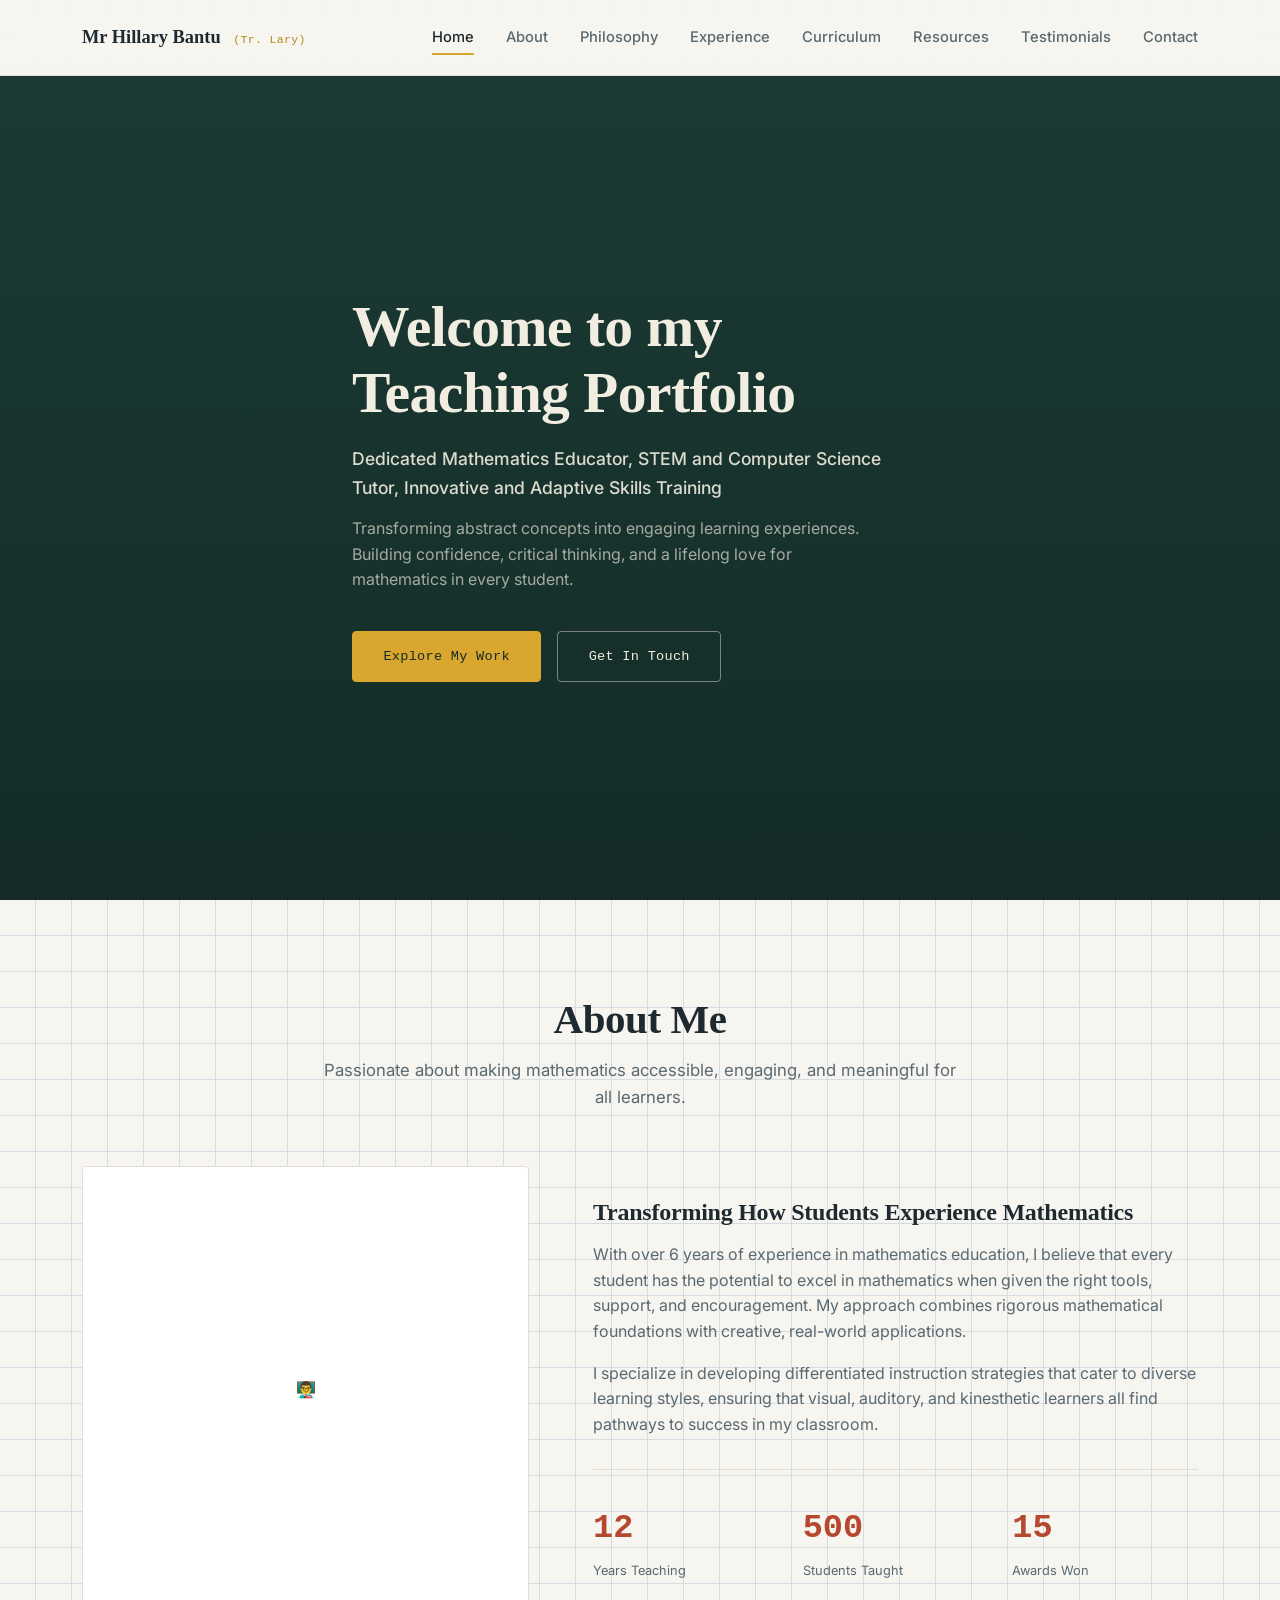
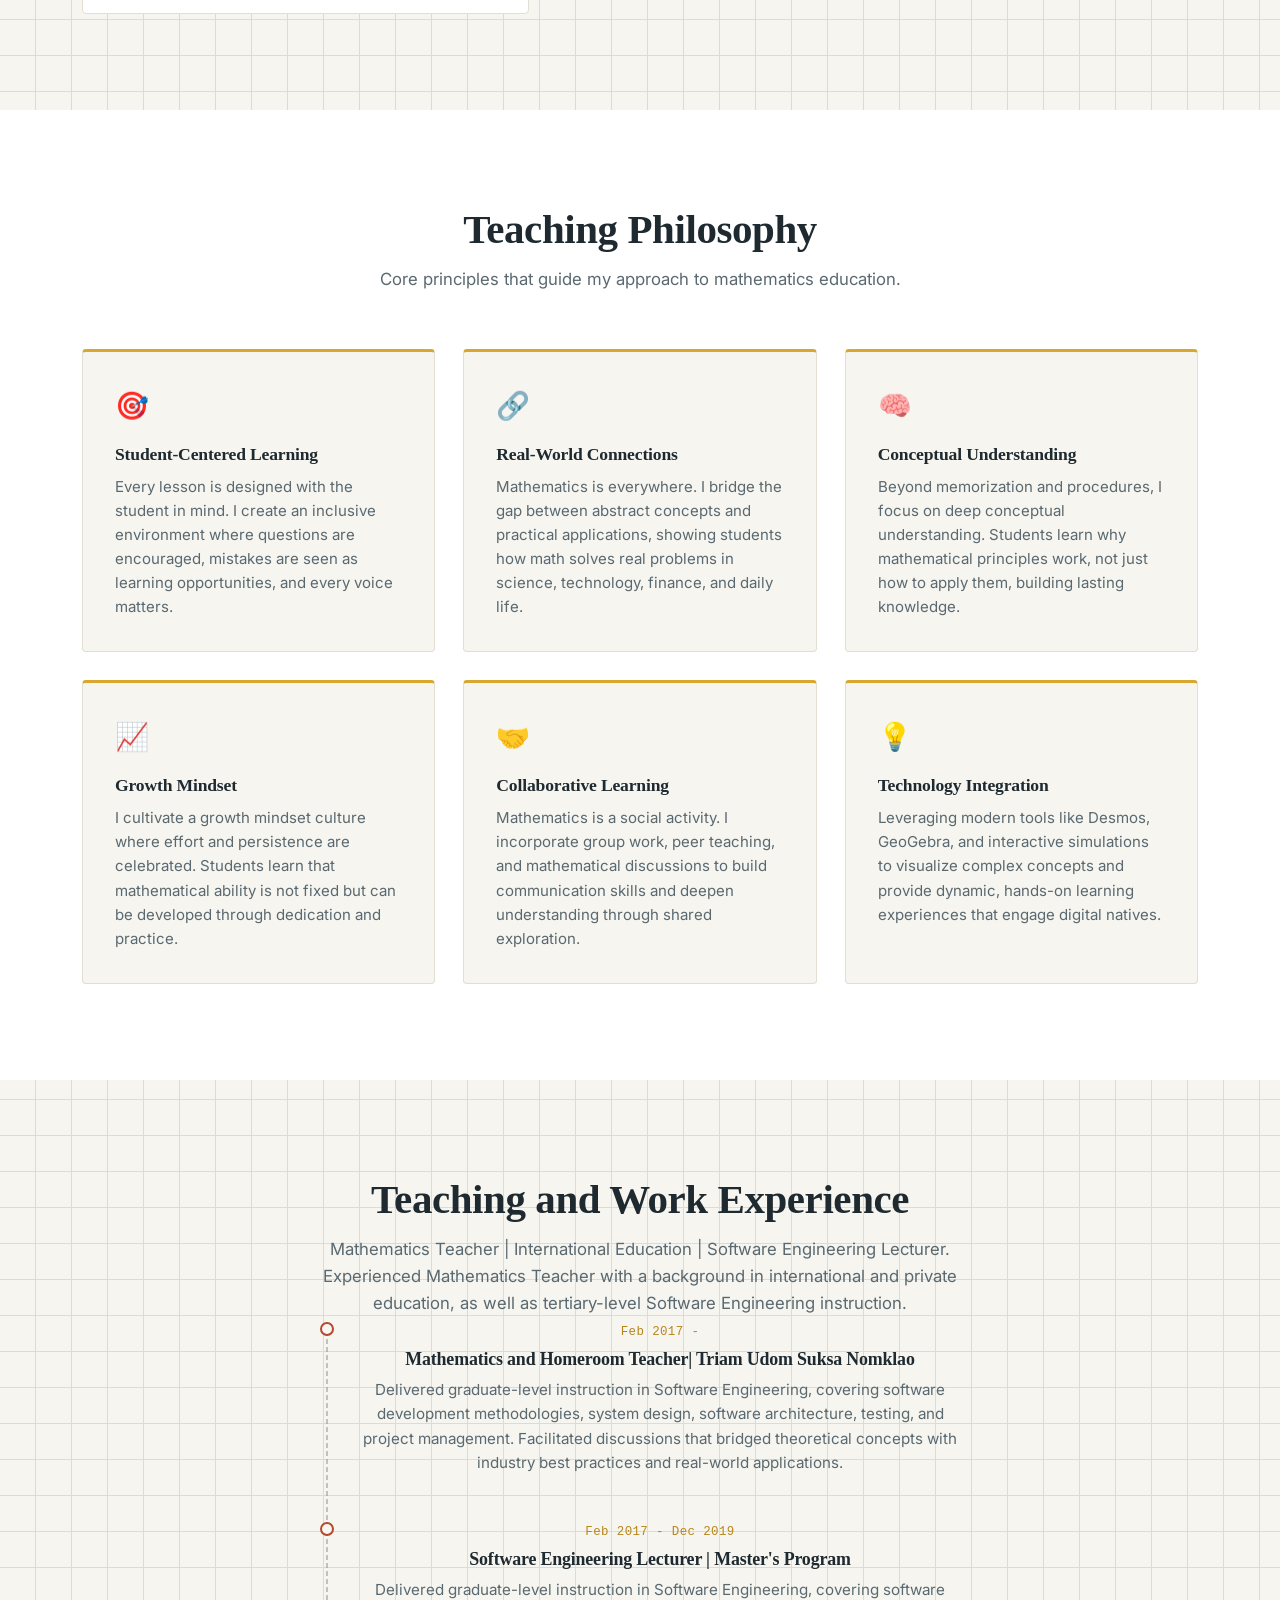
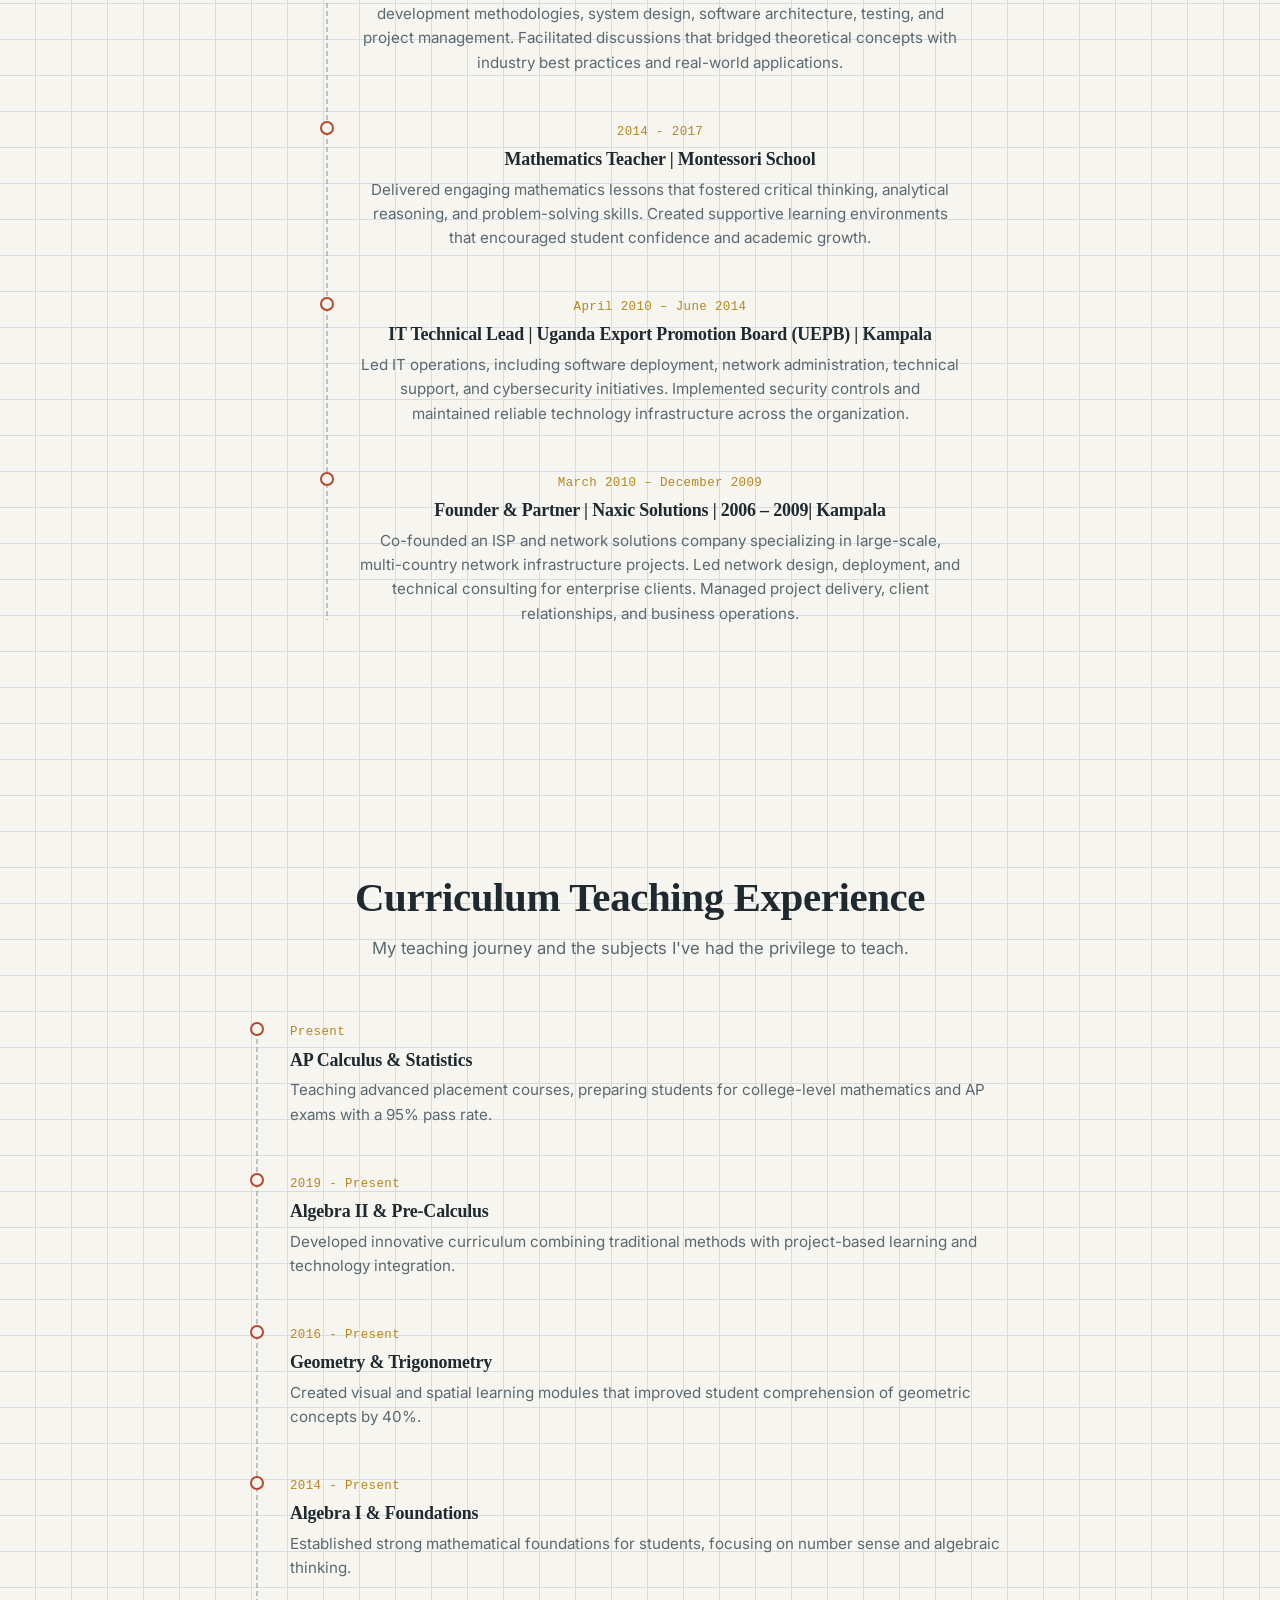
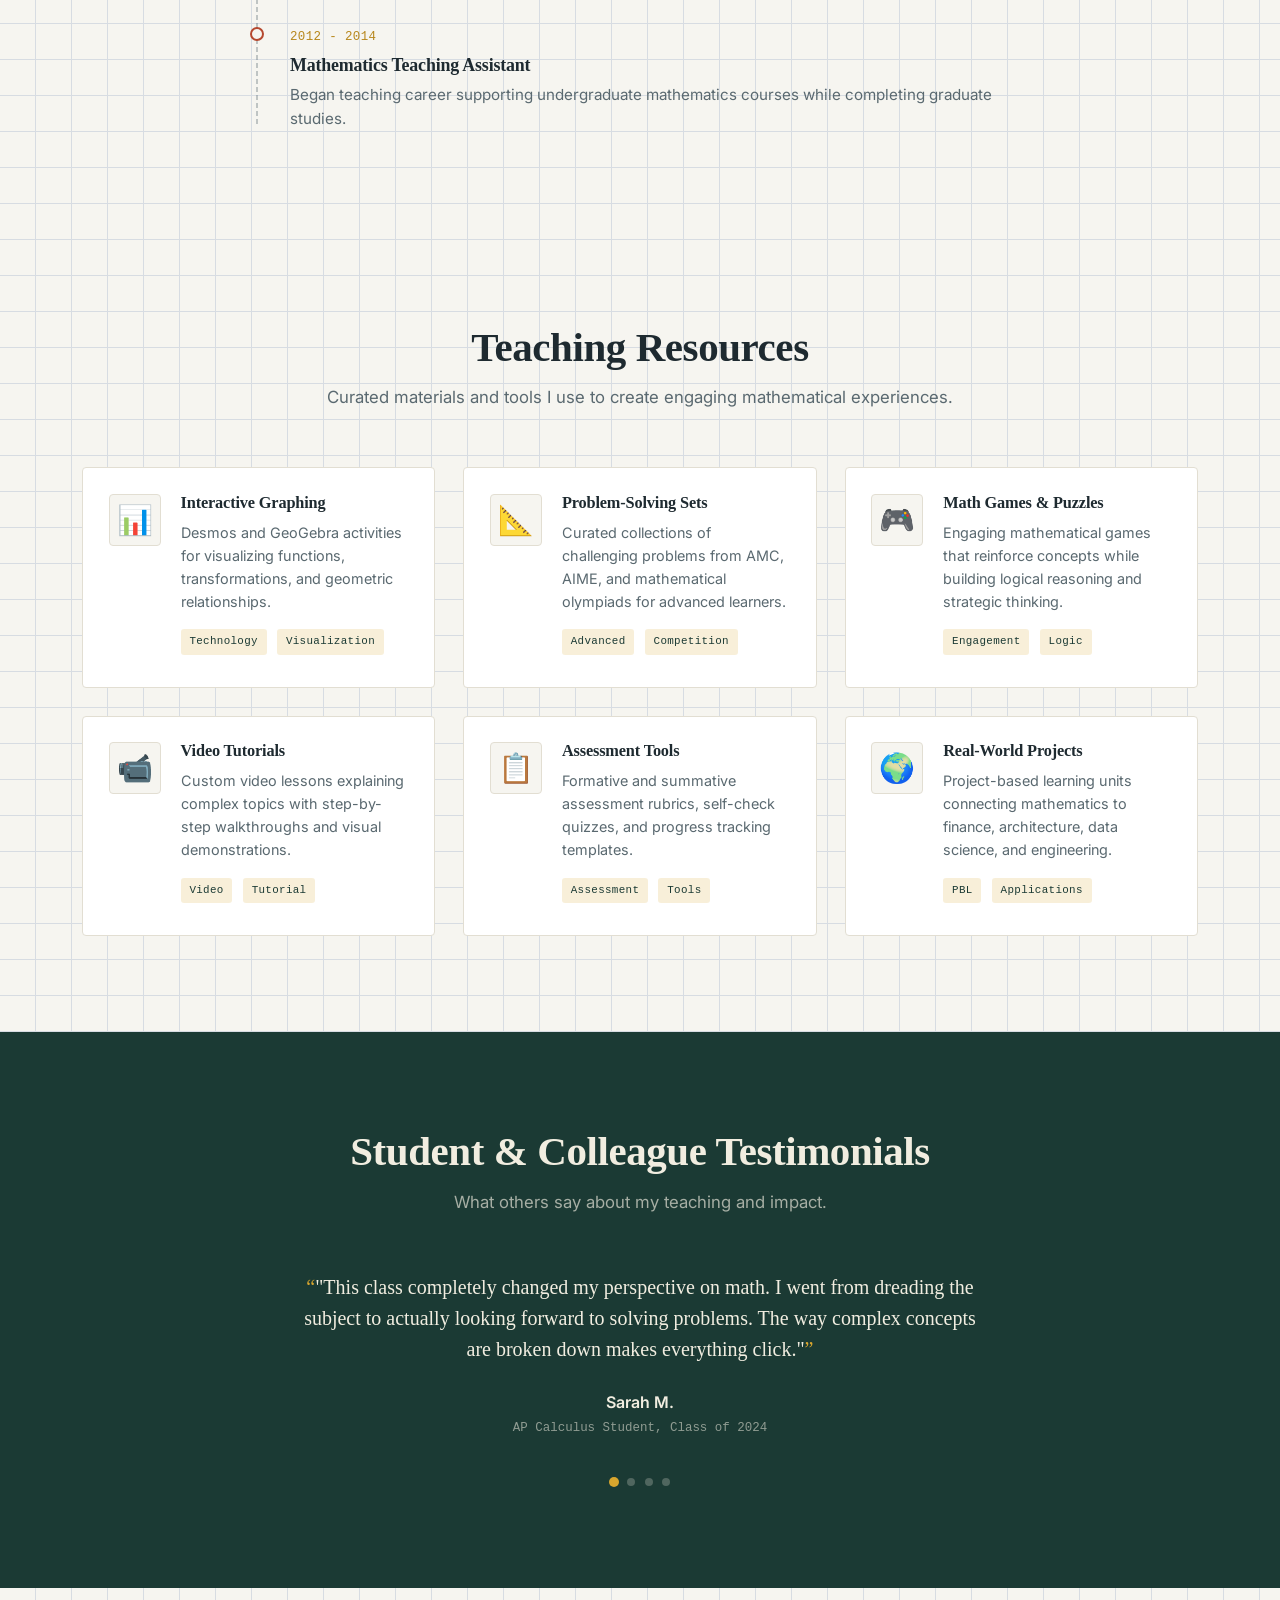
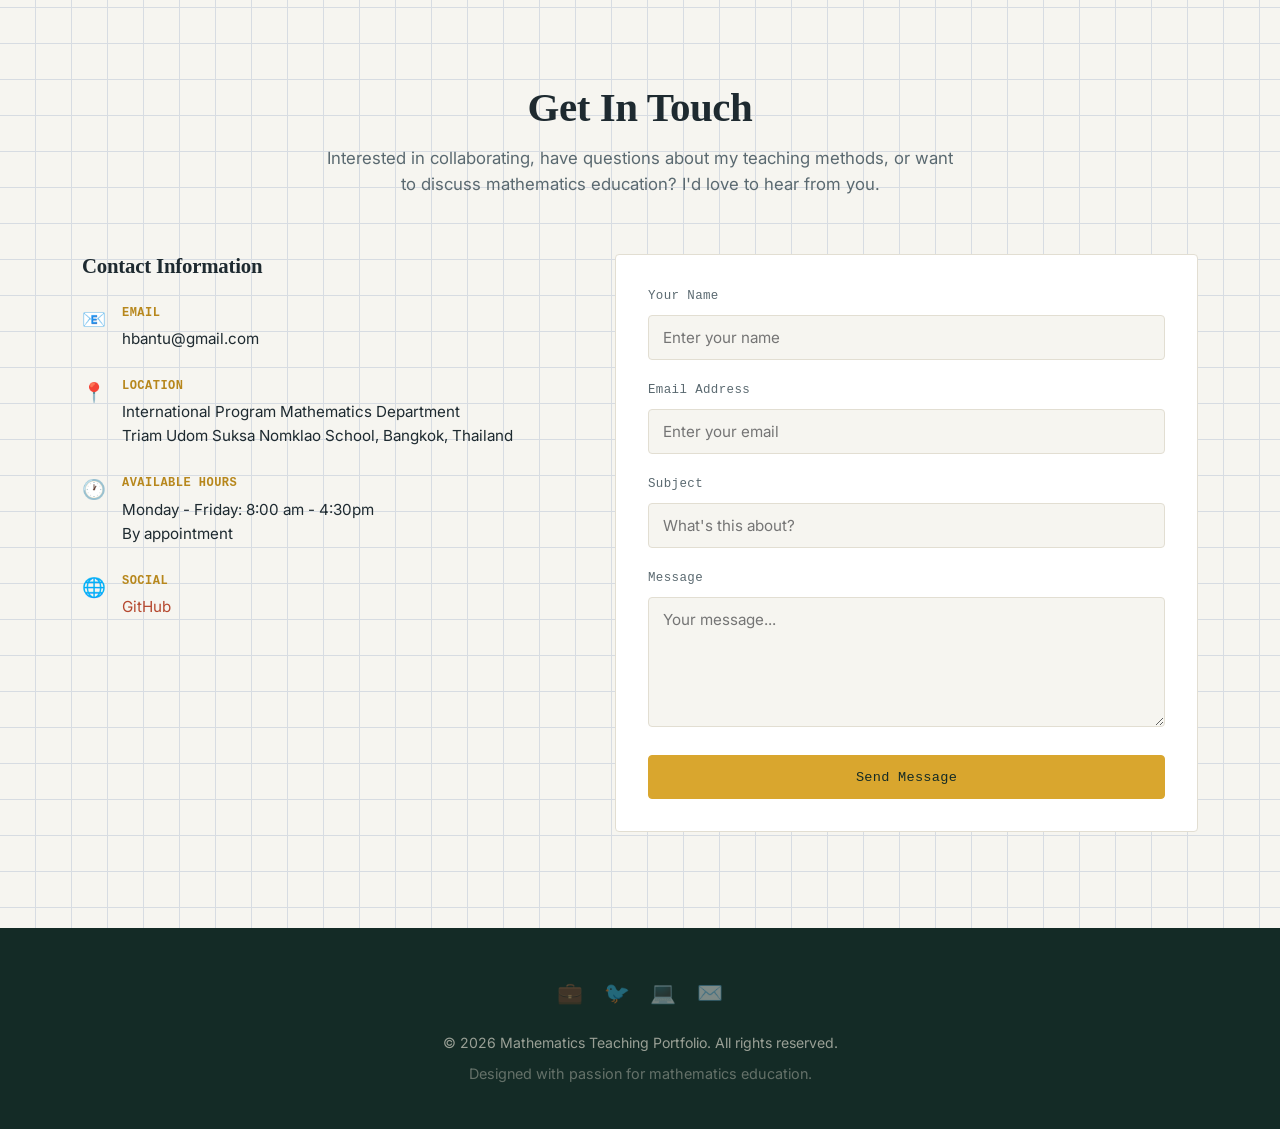
==== index.backup.html @ 043aad36 "Revamp design, accessibility, and scripts Large visual and behavior overhaul: replaced and refactore" ====
<!DOCTYPE html>
<html lang="en">
<head>
    <meta charset="UTF-8">
    <meta name="viewport" content="width=device-width, initial-scale=1.0">
    <title>Mr.Hillary Bantu Teaching Profile</title>
    <meta name="description" content="Professional mathematics teaching portfolio showcasing curriculum, resources, and educational philosophy.">

    <!-- CSS -->
    <link rel="stylesheet" href="css/style.css">

    <!-- Google Fonts -->
    <link rel="preconnect" href="https://fonts.googleapis.com">
    <link href="https://fonts.googleapis.com/css2?family=Playfair+Display:wght@700&family=Inter:wght@400;500;600;700&display=swap" rel="stylesheet">

    <!-- Favicon -->
    <link rel="icon" href="data:image/svg+xml,<svg xmlns='http://www.w3.org/2000/svg' viewBox='0 0 100 100'><text y='.9em' font-size='90'>📐</text></svg>">
</head>
<body>

    <!-- Navigation -->
    <nav class="navbar">
        <div class="nav-container">
            <a href="#" class="logo"> Mr Hillary Bantu <span> (Tr. Lary) </span></a>
            <ul class="nav-links">
                <li><a href="#home" class="active"> Home </a></li>
                <li><a href="#about">About</a></li>
                <li><a href="#philosophy">Philosophy</a></li>
				<li><a href="#experience">Experience</a></li>
                <li><a href="#curriculum">Curriculum</a></li>
                <li><a href="#resources">Resources</a></li>
                <li><a href="#testimonials">Testimonials</a></li>
                <li><a href="#contact">Contact</a></li>
            </ul>
            <button class="mobile-menu-btn" aria-label="Toggle menu">☰</button>
        </div>
    </nav>

    <!-- Hero Section -->
    <section id="home" class="hero">
        <div class="hero-content">
            <h1> Welcome to my Teaching Portfolio</h1>
            <p class="subtitle">Dedicated Mathematics Educator, STEM and Computer Science Tutor, Innovative and Adaptive Skills Training</p>
            <p class="tagline">Transforming abstract concepts into engaging learning experiences. Building confidence, critical thinking, and a lifelong love for mathematics in every student.</p>
            <div class="hero-buttons">
                <a href="#about" class="btn btn-primary">Explore My Work</a>
                <a href="#contact" class="btn btn-outline">Get In Touch</a>
            </div>
        </div>
    </section>

    <!-- About Section -->
    <section id="about" class="about">
        <div class="container">
            <div class="section-header fade-in">
                <h2>About Me</h2>
                <p>Passionate about making mathematics accessible, engaging, and meaningful for all learners.</p>
            </div>

            <div class="about-grid">
                <div class="about-image fade-in">
                    <div class="img-placeholder">👨‍🏫</div>
                </div>
                <div class="about-content fade-in">
                    <h3>Transforming How Students Experience Mathematics</h3>
                    <p>With over 6 years of experience in mathematics education, I believe that every student has the potential to excel in mathematics when given the right tools, support, and encouragement. My approach combines rigorous mathematical foundations with creative, real-world applications.</p>
                    <p>I specialize in developing differentiated instruction strategies that cater to diverse learning styles, ensuring that visual, auditory, and kinesthetic learners all find pathways to success in my classroom.</p>

                    <div class="stats">
                        <div class="stat-item">
                            <span class="stat-number" data-value="12">0</span>
                            <span class="stat-label">Years Teaching</span>
                        </div>
                        <div class="stat-item">
                            <span class="stat-number" data-value="500">0</span>
                            <span class="stat-label">Students Taught</span>
                        </div>
                        <div class="stat-item">
                            <span class="stat-number" data-value="15">0</span>
                            <span class="stat-label">Awards Won</span>
                        </div>
                    </div>
                </div>
            </div>
        </div>
    </section>

    <!-- Teaching Philosophy -->
    <section id="philosophy" class="philosophy">
        <div class="container">
            <div class="section-header fade-in">
                <h2>Teaching Philosophy</h2>
                <p>Core principles that guide my approach to mathematics education.</p>
            </div>

            <div class="philosophy-cards">
                <div class="card fade-in">
                    <div class="card-icon">🎯</div>
                    <h3>Student-Centered Learning</h3>
                    <p>Every lesson is designed with the student in mind. I create an inclusive environment where questions are encouraged, mistakes are seen as learning opportunities, and every voice matters.</p>
                </div>

                <div class="card fade-in">
                    <div class="card-icon">🔗</div>
                    <h3>Real-World Connections</h3>
                    <p>Mathematics is everywhere. I bridge the gap between abstract concepts and practical applications, showing students how math solves real problems in science, technology, finance, and daily life.</p>
                </div>

                <div class="card fade-in">
                    <div class="card-icon">🧠</div>
                    <h3>Conceptual Understanding</h3>
                    <p>Beyond memorization and procedures, I focus on deep conceptual understanding. Students learn why mathematical principles work, not just how to apply them, building lasting knowledge.</p>
                </div>

                <div class="card fade-in">
                    <div class="card-icon">📈</div>
                    <h3>Growth Mindset</h3>
                    <p>I cultivate a growth mindset culture where effort and persistence are celebrated. Students learn that mathematical ability is not fixed but can be developed through dedication and practice.</p>
                </div>

                <div class="card fade-in">
                    <div class="card-icon">🤝</div>
                    <h3>Collaborative Learning</h3>
                    <p>Mathematics is a social activity. I incorporate group work, peer teaching, and mathematical discussions to build communication skills and deepen understanding through shared exploration.</p>
                </div>

                <div class="card fade-in">
                    <div class="card-icon">💡</div>
                    <h3>Technology Integration</h3>
                    <p>Leveraging modern tools like Desmos, GeoGebra, and interactive simulations to visualize complex concepts and provide dynamic, hands-on learning experiences that engage digital natives.</p>
                </div>
            </div>
        </div>
    </section>
	
<!-- Experience Section -->
    <section id="experience" class="curriculum">
        <div class="container">
            <div class="section-header fade-in">
                <h2>Teaching and Work Experience</h2>
                <p>Mathematics Teacher | International Education | Software Engineering Lecturer.</p>
				<p>Experienced Mathematics Teacher with a background in international and private education, as well as tertiary-level Software Engineering instruction.</p>
            <div class="timeline">
			<div class="timeline-item fade-in">
                    <div class="timeline-dot"></div>
                    <div class="timeline-content">
                        <span class="year">Feb 2017 - </span>
                        <h3>Mathematics and Homeroom Teacher| Triam Udom Suksa Nomklao</h3>
                        <p>Delivered graduate-level instruction in Software Engineering, covering software development methodologies, system design, software architecture, testing, and project management. Facilitated discussions that bridged theoretical concepts with industry best practices and real-world applications.</p>
                    </div>
                </div>
				
                <div class="timeline-item fade-in">
                    <div class="timeline-dot"></div>
                    <div class="timeline-content">
                        <span class="year">Feb 2017 - Dec 2019</span>
                        <h3>Software Engineering Lecturer | Master's Program </h3>
                        <p>Delivered graduate-level instruction in Software Engineering, covering software development methodologies, system design, software architecture, testing, and project management. Facilitated discussions that bridged theoretical concepts with industry best practices and real-world applications.</p>
                    </div>
                </div>

                <div class="timeline-item fade-in">
                    <div class="timeline-dot"></div>
                    <div class="timeline-content">
                        <span class="year">2014 - 2017</span>
                        <h3>Mathematics Teacher | Montessori School </h3>
                        <p>Delivered engaging mathematics lessons that fostered critical thinking, analytical reasoning, and problem-solving skills. Created supportive learning environments that encouraged student confidence and academic growth.</p>
                    </div>
                </div>

                <div class="timeline-item fade-in">
                    <div class="timeline-dot"></div>
                    <div class="timeline-content">
                        <span class="year">April 2010 – June 2014</span>
                        <h3>IT Technical Lead | Uganda Export Promotion Board (UEPB) | Kampala</h3>
                        <p>Led IT operations, including software deployment, network administration, technical support, and cybersecurity initiatives. Implemented security controls and maintained reliable technology infrastructure across the organization.</p>
                    </div>
                </div>
				<div class="timeline-item fade-in">
                    <div class="timeline-dot"></div>
                    <div class="timeline-content">
                        <span class="year">March 2010 – December 2009</span>
                        <h3>Founder & Partner | Naxic Solutions | 2006 – 2009| Kampala</h3>
                        <p>Co-founded an ISP and network solutions company specializing in large-scale, multi-country network infrastructure projects. Led network design, deployment, and technical consulting for enterprise clients. Managed project delivery, client relationships, and business operations.</p>
                    </div>
                </div>

            </div>
        </div>
    </section>
	
    <!-- Curriculum Section -->
    <section id="curriculum" class="curriculum">
        <div class="container">
            <div class="section-header fade-in">
                <h2>Curriculum Teaching Experience</h2>
                <p>My teaching journey and the subjects I've had the privilege to teach.</p>
            </div>

            <div class="timeline">
                <div class="timeline-item fade-in">
                    <div class="timeline-dot"></div>
                    <div class="timeline-content">
                        <span class="year">Present</span>
                        <h3>AP Calculus & Statistics</h3>
                        <p>Teaching advanced placement courses, preparing students for college-level mathematics and AP exams with a 95% pass rate.</p>
                    </div>
                </div>

                <div class="timeline-item fade-in">
                    <div class="timeline-dot"></div>
                    <div class="timeline-content">
                        <span class="year">2019 - Present</span>
                        <h3>Algebra II & Pre-Calculus</h3>
                        <p>Developed innovative curriculum combining traditional methods with project-based learning and technology integration.</p>
                    </div>
                </div>

                <div class="timeline-item fade-in">
                    <div class="timeline-dot"></div>
                    <div class="timeline-content">
                        <span class="year">2016 - Present</span>
                        <h3>Geometry & Trigonometry</h3>
                        <p>Created visual and spatial learning modules that improved student comprehension of geometric concepts by 40%.</p>
                    </div>
                </div>

                <div class="timeline-item fade-in">
                    <div class="timeline-dot"></div>
                    <div class="timeline-content">
                        <span class="year">2014 - Present</span>
                        <h3>Algebra I & Foundations</h3>
                        <p>Established strong mathematical foundations for students, focusing on number sense and algebraic thinking.</p>
                    </div>
                </div>

                <div class="timeline-item fade-in">
                    <div class="timeline-dot"></div>
                    <div class="timeline-content">
                        <span class="year">2012 - 2014</span>
                        <h3>Mathematics Teaching Assistant</h3>
                        <p>Began teaching career supporting undergraduate mathematics courses while completing graduate studies.</p>
                    </div>
                </div>
            </div>
        </div>
    </section>

    <!-- Resources Section -->
    <section id="resources" class="resources">
        <div class="container">
            <div class="section-header fade-in">
                <h2>Teaching Resources</h2>
                <p>Curated materials and tools I use to create engaging mathematical experiences.</p>
            </div>

            <div class="resources-grid">
                <div class="resource-card fade-in">
                    <div class="resource-img">📊</div>
                    <div class="resource-info">
                        <h3>Interactive Graphing</h3>
                        <p>Desmos and GeoGebra activities for visualizing functions, transformations, and geometric relationships.</p>
                        <span class="resource-tag">Technology</span>
                        <span class="resource-tag">Visualization</span>
                    </div>
                </div>

                <div class="resource-card fade-in">
                    <div class="resource-img">📐</div>
                    <div class="resource-info">
                        <h3>Problem-Solving Sets</h3>
                        <p>Curated collections of challenging problems from AMC, AIME, and mathematical olympiads for advanced learners.</p>
                        <span class="resource-tag">Advanced</span>
                        <span class="resource-tag">Competition</span>
                    </div>
                </div>

                <div class="resource-card fade-in">
                    <div class="resource-img">🎮</div>
                    <div class="resource-info">
                        <h3>Math Games & Puzzles</h3>
                        <p>Engaging mathematical games that reinforce concepts while building logical reasoning and strategic thinking.</p>
                        <span class="resource-tag">Engagement</span>
                        <span class="resource-tag">Logic</span>
                    </div>
                </div>

                <div class="resource-card fade-in">
                    <div class="resource-img">📹</div>
                    <div class="resource-info">
                        <h3>Video Tutorials</h3>
                        <p>Custom video lessons explaining complex topics with step-by-step walkthroughs and visual demonstrations.</p>
                        <span class="resource-tag">Video</span>
                        <span class="resource-tag">Tutorial</span>
                    </div>
                </div>

                <div class="resource-card fade-in">
                    <div class="resource-img">📋</div>
                    <div class="resource-info">
                        <h3>Assessment Tools</h3>
                        <p>Formative and summative assessment rubrics, self-check quizzes, and progress tracking templates.</p>
                        <span class="resource-tag">Assessment</span>
                        <span class="resource-tag">Tools</span>
                    </div>
                </div>

                <div class="resource-card fade-in">
                    <div class="resource-img">🌍</div>
                    <div class="resource-info">
                        <h3>Real-World Projects</h3>
                        <p>Project-based learning units connecting mathematics to finance, architecture, data science, and engineering.</p>
                        <span class="resource-tag">PBL</span>
                        <span class="resource-tag">Applications</span>
                    </div>
                </div>
            </div>
        </div>
    </section>

    <!-- Testimonials Section -->
    <section id="testimonials" class="testimonials">
        <div class="container">
            <div class="section-header fade-in">
                <h2>Student & Colleague Testimonials</h2>
                <p>What others say about my teaching and impact.</p>
            </div>

            <div class="testimonials-slider">
                <div class="testimonial active">
                    <p class="testimonial-text">"This class completely changed my perspective on math. I went from dreading the subject to actually looking forward to solving problems. The way complex concepts are broken down makes everything click."</p>
                    <div class="testimonial-author">Sarah M.</div>
                    <div class="testimonial-role">AP Calculus Student, Class of 2024</div>
                </div>

                <div class="testimonial">
                    <p class="testimonial-text">"An exceptional educator who truly understands how to reach every student. The differentiated instruction strategies implemented have significantly improved our department's overall performance metrics."</p>
                    <div class="testimonial-author">Dr. James Wilson</div>
                    <div class="testimonial-role">Department Chair, Mathematics</div>
                </div>

                <div class="testimonial">
                    <p class="testimonial-text">"I never thought I could understand calculus, but the visual explanations and patient guidance made it possible. I scored a 5 on my AP exam and I'm now majoring in engineering!"</p>
                    <div class="testimonial-author">Michael T.</div>
                    <div class="testimonial-role">Former Student, Currently at MIT</div>
                </div>

                <div class="testimonial">
                    <p class="testimonial-text">"The collaborative learning environment created in this classroom is remarkable. Students support each other and mathematical discussions happen naturally. A model for modern math education."</p>
                    <div class="testimonial-author">Lisa Chen</div>
                    <div class="testimonial-role">Peer Teacher, Mathematics Department</div>
                </div>

                <div class="slider-dots">
                    <button class="dot active" aria-label="Testimonial 1"></button>
                    <button class="dot" aria-label="Testimonial 2"></button>
                    <button class="dot" aria-label="Testimonial 3"></button>
                    <button class="dot" aria-label="Testimonial 4"></button>
                </div>
            </div>
        </div>
    </section>

    <!-- Contact Section -->
    <section id="contact" class="contact">
        <div class="container">
            <div class="section-header fade-in">
                <h2>Get In Touch</h2>
                <p>Interested in collaborating, have questions about my teaching methods, or want to discuss mathematics education? I'd love to hear from you.</p>
            </div>

            <div class="contact-grid">
                <div class="contact-info fade-in">
                    <h3>Contact Information</h3>

                    <div class="contact-item">
                        <i>📧</i>
                        <div>
                            <strong>Email</strong>
                            <p>hbantu@gmail.com</p>
                        </div>
                    </div>

                    <div class="contact-item">
                        <i>📍</i>
                        <div>
                            <strong>Location</strong>
                            <p>International Program Mathematics Department<br>Triam Udom Suksa Nomklao School, Bangkok, Thailand</p>
                        </div>
                    </div>

                    <div class="contact-item">
                        <i>🕐</i>
                        <div>
                            <strong>Available Hours</strong>
                            <p>Monday - Friday: 8:00 am - 4:30pm<br>By appointment</p>
                        </div>
                    </div>

                    <div class="contact-item">
                        <i>🌐</i>
                        <div>
                            <strong>Social</strong>
                            <p> <a href=https://github.com/larybantu>GitHub</a> </p>
                        </div>
                    </div>
                </div>

                <form class="contact-form fade-in" action="send-email.php" method="POST">
                    <div class="form-group">
                        <label for="name">Your Name</label>
                        <input type="text" id="name" name="name" placeholder="Enter your name" required>
                    </div>

                    <div class="form-group">
                        <label for="email">Email Address</label>
                        <input type="email" id="email" name="email" placeholder="Enter your email" required>
                    </div>

                    <div class="form-group">
                        <label for="subject">Subject</label>
                        <input type="text" id="subject" name="subject" placeholder="What's this about?">
                    </div>

                    <div class="form-group">
                        <label for="message">Message</label>
                        <textarea id="message" name="message" placeholder="Your message..." required></textarea>
                    </div>

                    <button type="submit" class="btn btn-primary">Send Message</button>
                </form>
            </div>
        </div>
    </section>

    <!-- Footer -->
    <footer>
        <div class="container">
            <div class="social-links">
                <a href="#" aria-label="LinkedIn">💼</a>
                <a href="#" aria-label="Instagram">🐦</a>
                <a href="#" aria-label="GitHub">💻</a>
                <a href="#" aria-label="Email">✉️</a>
            </div>
            <p>&copy; <span class="current-year">2024</span> Mathematics Teaching Portfolio. All rights reserved.</p>
            <p style="margin-top: 0.5rem; font-size: 0.9rem; opacity: 0.6;">Designed with passion for mathematics education.</p>
        </div>
    </footer>

    <!-- Back to Top Button -->
    <button class="back-to-top" aria-label="Back to top">↑</button>

    <!-- JavaScript -->
    <script src="js/main.js"></script>
</body>
</html>
---- css/style.css ----
/* ==========================================================================
   Design tokens
   ========================================================================== */
:root {
  /* Color */
  --paper: #f6f5f0;
  --paper-line: #d7dce2;
  --ink: #1e2a30;
  --ink-soft: #5a6970;
  --chalkboard: #1b3a34;
  --chalkboard-dark: #142b26;
  --chalk: #f1ede0;
  --gold: #d9a62e;
  --gold-dark: #b7871c;
  --brick: #b5482f;
  --card-bg: #ffffff;
  --border: #e2ded2;

  /* Type */
  --font-display: "Literata", "Georgia", serif;
  --font-body: "Inter", -apple-system, BlinkMacSystemFont, sans-serif;
  --font-mono: "IBM Plex Mono", "SFMono-Regular", Menlo, monospace;

  /* Layout */
  --max-width: 1180px;
  --radius: 4px;
  --nav-height: 76px;

  /* Motion */
  --ease: cubic-bezier(0.4, 0, 0.2, 1);
}

/* ==========================================================================
   Reset & base
   ========================================================================== */
* { box-sizing: border-box; margin: 0; padding: 0; }

html { scroll-behavior: smooth; scroll-padding-top: var(--nav-height); }

body {
  font-family: var(--font-body);
  color: var(--ink);
  background-color: var(--paper);
  background-image:
    linear-gradient(var(--paper-line) 1px, transparent 1px),
    linear-gradient(90deg, var(--paper-line) 1px, transparent 1px);
  background-size: 36px 36px;
  background-position: -1px -1px;
  line-height: 1.6;
  -webkit-font-smoothing: antialiased;
}

img { max-width: 100%; display: block; }

a { color: inherit; text-decoration: none; }

ul { list-style: none; }

h1, h2, h3 {
  font-family: var(--font-display);
  font-weight: 600;
  color: var(--ink);
  line-height: 1.15;
  letter-spacing: -0.01em;
}

h2 { font-size: clamp(1.9rem, 3.2vw, 2.6rem); }
h3 { font-size: 1.2rem; font-weight: 600; }

p { color: var(--ink-soft); }

.container {
  max-width: var(--max-width);
  margin: 0 auto;
  padding: 0 2rem;
}

.eyebrow {
  font-family: var(--font-mono);
  font-size: 0.78rem;
  letter-spacing: 0.08em;
  text-transform: uppercase;
  color: var(--gold-dark);
  margin-bottom: 0.9rem;
  display: inline-block;
}

.section-header {
  max-width: 640px;
  margin: 0 auto 3.5rem;
  text-align: center;
}

.section-header h2 { margin-bottom: 0.85rem; }
.section-header .eyebrow { display: block; }
.section-header > p:not(.eyebrow) { font-size: 1.05rem; }

section { padding: 6rem 0; position: relative; }

/* Reveal-on-scroll utility */
.fade-in {
  opacity: 0;
  transform: translateY(18px);
  transition: opacity 0.7s var(--ease), transform 0.7s var(--ease);
}
.fade-in.visible { opacity: 1; transform: translateY(0); }

@media (prefers-reduced-motion: reduce) {
  html { scroll-behavior: auto; }
  .fade-in { opacity: 1; transform: none; transition: none; }
  * { animation-duration: 0.001ms !important; animation-iteration-count: 1 !important; transition-duration: 0.001ms !important; }
}

/* ==========================================================================
   Buttons
   ========================================================================== */
.btn {
  display: inline-flex;
  align-items: center;
  justify-content: center;
  padding: 0.85rem 1.9rem;
  font-family: var(--font-mono);
  font-size: 0.85rem;
  font-weight: 500;
  letter-spacing: 0.02em;
  border-radius: var(--radius);
  border: 1.5px solid transparent;
  cursor: pointer;
  transition: transform 0.25s var(--ease), background-color 0.25s var(--ease), border-color 0.25s var(--ease), color 0.25s var(--ease);
}
.btn:hover { transform: translateY(-2px); }
.btn:focus-visible { outline: 2px solid var(--gold); outline-offset: 3px; }

.btn-primary {
  background-color: var(--gold);
  color: var(--chalkboard-dark);
  border-color: var(--gold);
}
.btn-primary:hover { background-color: #e8b94a; }

.btn-outline {
  background-color: transparent;
  color: var(--chalk);
  border-color: rgba(241, 237, 224, 0.45);
}
.btn-outline:hover { border-color: var(--chalk); background-color: rgba(241, 237, 224, 0.08); }

/* ==========================================================================
   Navigation
   ========================================================================== */
.navbar {
  position: sticky;
  top: 0;
  z-index: 100;
  height: var(--nav-height);
  display: flex;
  align-items: center;
  background-color: rgba(246, 245, 240, 0.85);
  backdrop-filter: blur(10px);
  border-bottom: 1px solid var(--border);
}

.nav-container {
  width: 100%;
  max-width: var(--max-width);
  margin: 0 auto;
  padding: 0 2rem;
  display: flex;
  align-items: center;
  justify-content: space-between;
}

.logo {
  font-family: var(--font-display);
  font-size: 1.15rem;
  font-weight: 600;
  color: var(--ink);
}
.logo span {
  font-family: var(--font-mono);
  font-size: 0.72rem;
  font-weight: 400;
  color: var(--gold-dark);
  margin-left: 0.5rem;
  letter-spacing: 0.03em;
}

.nav-links {
  display: flex;
  gap: 2rem;
}

.nav-links a {
  position: relative;
  font-size: 0.92rem;
  font-weight: 500;
  color: var(--ink-soft);
  padding: 0.4rem 0;
  transition: color 0.2s var(--ease);
}
.nav-links a::after {
  content: "";
  position: absolute;
  left: 0;
  bottom: -2px;
  width: 100%;
  height: 2px;
  background-color: var(--gold);
  transform: scaleX(0);
  transform-origin: left;
  transition: transform 0.25s var(--ease);
}
.nav-links a:hover { color: var(--ink); }
.nav-links a:hover::after,
.nav-links a.active::after { transform: scaleX(1); }
.nav-links a.active { color: var(--ink); }

.mobile-menu-btn {
  display: none;
  background: none;
  border: none;
  font-size: 1.4rem;
  cursor: pointer;
  color: var(--ink);
}

/* ==========================================================================
   Hero
   ========================================================================== */
.hero {
  min-height: calc(100vh - var(--nav-height));
  display: flex;
  align-items: center;
  position: relative;
  overflow: hidden;
  background-color: var(--chalkboard);
  background-image: linear-gradient(180deg, var(--chalkboard) 0%, var(--chalkboard-dark) 100%);
  padding: 4rem 0;
}

.hero-grid-overlay {
  position: absolute;
  inset: 0;
  background-image:
    linear-gradient(rgba(241, 237, 224, 0.05) 1px, transparent 1px),
    linear-gradient(90deg, rgba(241, 237, 224, 0.05) 1px, transparent 1px);
  background-size: 44px 44px;
  pointer-events: none;
}

.hero-plot {
  position: absolute;
  right: -4%;
  top: 50%;
  transform: translateY(-50%);
  width: min(62vw, 780px);
  max-width: 900px;
  opacity: 0.9;
}

.hero-plot .axis-line {
  stroke: rgba(241, 237, 224, 0.28);
  stroke-width: 1.5;
}
.hero-plot .tick-marks line {
  stroke: rgba(241, 237, 224, 0.28);
  stroke-width: 1.5;
}
.hero-plot .plot-curve {
  fill: none;
  stroke: var(--gold);
  stroke-width: 3.5;
  stroke-linecap: round;
  stroke-dasharray: 1000;
  stroke-dashoffset: 1000;
  animation: draw-curve 2.6s var(--ease) 0.4s forwards;
}
.hero-plot .plot-point {
  fill: var(--brick);
  opacity: 0;
  animation: pop-point 0.5s var(--ease) forwards;
}
.hero-plot .plot-point:nth-of-type(1) { animation-delay: 1.6s; }
.hero-plot .plot-point:nth-of-type(2) { animation-delay: 2.4s; }
.hero-plot .plot-label {
  font-family: var(--font-mono);
  font-size: 15px;
  fill: rgba(241, 237, 224, 0.55);
  opacity: 0;
  animation: pop-point 0.6s var(--ease) 2.7s forwards;
}

@keyframes draw-curve {
  to { stroke-dashoffset: 0; }
}
@keyframes pop-point {
  from { opacity: 0; transform: scale(0.4); }
  to { opacity: 1; transform: scale(1); }
}

.hero-content {
  position: relative;
  z-index: 2;
  max-width: 640px;
  padding: 0 2rem;
  margin: 0 auto;
  text-align: left;
}
.hero-content .eyebrow { color: var(--gold); }

.hero-content h1 {
  color: var(--chalk);
  font-size: clamp(2.3rem, 5vw, 3.6rem);
  margin-bottom: 1.2rem;
}

.hero-content .subtitle {
  color: rgba(241, 237, 224, 0.9);
  font-size: 1.1rem;
  font-weight: 500;
  margin-bottom: 0.9rem;
}

.hero-content .tagline {
  color: rgba(241, 237, 224, 0.65);
  font-size: 1rem;
  max-width: 520px;
  margin-bottom: 2.4rem;
}

.hero-buttons { display: flex; gap: 1rem; flex-wrap: wrap; }

/* ==========================================================================
   About
   ========================================================================== */
.about-grid {
  display: grid;
  grid-template-columns: 0.85fr 1.15fr;
  gap: 4rem;
  align-items: center;
}

.img-placeholder {
  aspect-ratio: 1;
  background-color: var(--card-bg);
  border: 1px solid var(--border);
  border-radius: var(--radius);
  display: flex;
  align-items: center;
  justify-content: center;
}

.compass-icon { width: 55%; }
.compass-circle { fill: none; stroke: var(--ink); stroke-width: 1.5; stroke-dasharray: 6 5; }
.compass-pivot, .compass-tip { fill: var(--brick); }
.compass-leg { stroke: var(--ink); stroke-width: 3; stroke-linecap: round; }
.compass-leg-b { stroke: var(--gold-dark); }

.about-content h3 { margin-bottom: 1rem; font-size: 1.5rem; }
.about-content p { margin-bottom: 1rem; }

.stats {
  display: grid;
  grid-template-columns: repeat(3, 1fr);
  gap: 1.5rem;
  margin-top: 2rem;
  padding-top: 2rem;
  border-top: 1px solid var(--border);
}

.stat-number {
  display: block;
  font-family: var(--font-mono);
  font-size: 2.1rem;
  font-weight: 600;
  color: var(--brick);
}
.stat-label {
  display: block;
  font-size: 0.8rem;
  color: var(--ink-soft);
  margin-top: 0.3rem;
}

/* ==========================================================================
   Philosophy cards
   ========================================================================== */
.philosophy { background-color: var(--card-bg); }

.philosophy-cards {
  display: grid;
  grid-template-columns: repeat(auto-fit, minmax(280px, 1fr));
  gap: 1.75rem;
}

.card {
  border: 1px solid var(--border);
  border-top: 3px solid var(--gold);
  border-radius: var(--radius);
  padding: 2rem;
  background-color: var(--paper);
  transition: transform 0.3s var(--ease), box-shadow 0.3s var(--ease);
}
.card:hover {
  transform: translateY(-4px);
  box-shadow: 0 14px 30px -18px rgba(30, 42, 48, 0.35);
}
.card-icon { font-size: 1.7rem; margin-bottom: 1rem; }
.card h3 { margin-bottom: 0.7rem; font-size: 1.1rem; }
.card p { font-size: 0.94rem; }

/* ==========================================================================
   Timeline (Experience & Curriculum)
   ========================================================================== */
.curriculum-alt { background-color: var(--card-bg); }

.timeline {
  position: relative;
  max-width: 780px;
  margin: 0 auto;
  padding-left: 2.5rem;
}
.timeline::before {
  content: "";
  position: absolute;
  left: 6px;
  top: 6px;
  bottom: 6px;
  width: 2px;
  background-image: linear-gradient(var(--ink-soft) 60%, transparent 0%);
  background-size: 2px 8px;
  background-repeat: repeat-y;
  opacity: 0.35;
}

.timeline-item {
  position: relative;
  padding-bottom: 2.6rem;
}
.timeline-item:last-child { padding-bottom: 0; }

.timeline-dot {
  position: absolute;
  left: -2.5rem;
  top: 0.3rem;
  width: 14px;
  height: 14px;
  border-radius: 50%;
  background-color: var(--paper);
  border: 2.5px solid var(--brick);
}

.timeline-content .year {
  font-family: var(--font-mono);
  font-size: 0.78rem;
  color: var(--gold-dark);
  letter-spacing: 0.03em;
}
.timeline-content h3 { margin: 0.4rem 0 0.5rem; font-size: 1.12rem; }
.timeline-content p { font-size: 0.95rem; }

/* ==========================================================================
   Resources
   ========================================================================== */
.resources-grid {
  display: grid;
  grid-template-columns: repeat(auto-fit, minmax(300px, 1fr));
  gap: 1.75rem;
}

.resource-card {
  display: flex;
  gap: 1.25rem;
  background-color: var(--card-bg);
  border: 1px solid var(--border);
  border-radius: var(--radius);
  padding: 1.6rem;
  transition: box-shadow 0.3s var(--ease), transform 0.3s var(--ease);
}
.resource-card:hover {
  transform: translateY(-3px);
  box-shadow: 0 14px 30px -20px rgba(30, 42, 48, 0.4);
}

.resource-img {
  font-size: 1.8rem;
  width: 52px;
  height: 52px;
  flex-shrink: 0;
  display: flex;
  align-items: center;
  justify-content: center;
  background-color: var(--paper);
  border: 1px solid var(--border);
  border-radius: var(--radius);
}

.resource-info h3 { font-size: 1.02rem; margin-bottom: 0.5rem; }
.resource-info p { font-size: 0.9rem; margin-bottom: 0.85rem; }

.resource-tag {
  display: inline-block;
  font-family: var(--font-mono);
  font-size: 0.68rem;
  letter-spacing: 0.03em;
  color: var(--chalkboard);
  background-color: rgba(217, 166, 46, 0.18);
  border-radius: 3px;
  padding: 0.25rem 0.55rem;
  margin: 0 0.4rem 0.4rem 0;
}

/* ==========================================================================
   Testimonials
   ========================================================================== */
.testimonials { background-color: var(--chalkboard); }
.testimonials .section-header h2,
.testimonials .section-header .eyebrow { color: var(--chalk); }
.testimonials .section-header .eyebrow { color: var(--gold); }
.testimonials .section-header > p:not(.eyebrow) { color: rgba(241, 237, 224, 0.65); }

.testimonials-slider {
  max-width: 700px;
  margin: 0 auto;
  text-align: center;
  min-height: 220px;
}

.testimonial {
  display: none;
  animation: fade-testimonial 0.5s var(--ease);
}
.testimonial.active { display: block; }

@keyframes fade-testimonial {
  from { opacity: 0; transform: translateY(8px); }
  to { opacity: 1; transform: translateY(0); }
}

.testimonial-text {
  font-family: var(--font-display);
  font-size: 1.25rem;
  font-weight: 500;
  color: var(--chalk);
  line-height: 1.55;
  margin-bottom: 1.6rem;
}
.testimonial-text::before { content: "\201C"; color: var(--gold); }
.testimonial-text::after { content: "\201D"; color: var(--gold); }

.testimonial-author {
  font-weight: 600;
  color: var(--chalk);
}
.testimonial-role {
  font-family: var(--font-mono);
  font-size: 0.78rem;
  color: rgba(241, 237, 224, 0.55);
  margin-top: 0.2rem;
}

.slider-dots {
  display: flex;
  justify-content: center;
  gap: 0.6rem;
  margin-top: 2.4rem;
}
.dot {
  width: 8px;
  height: 8px;
  border-radius: 50%;
  border: none;
  background-color: rgba(241, 237, 224, 0.25);
  cursor: pointer;
  transition: background-color 0.25s var(--ease), transform 0.25s var(--ease);
}
.dot.active { background-color: var(--gold); transform: scale(1.25); }
.dot:focus-visible { outline: 2px solid var(--gold); outline-offset: 3px; }

/* ==========================================================================
   Contact
   ========================================================================== */
.contact-grid {
  display: grid;
  grid-template-columns: 0.9fr 1.1fr;
  gap: 3.5rem;
}

.contact-info h3 { margin-bottom: 1.6rem; font-size: 1.3rem; }

.contact-item {
  display: flex;
  gap: 1rem;
  margin-bottom: 1.6rem;
}
.contact-item i { font-style: normal; font-size: 1.2rem; }
.contact-item strong {
  display: block;
  font-family: var(--font-mono);
  font-size: 0.75rem;
  letter-spacing: 0.04em;
  text-transform: uppercase;
  color: var(--gold-dark);
  margin-bottom: 0.25rem;
}
.contact-item p { color: var(--ink); font-size: 0.95rem; }
.contact-item a { color: var(--brick); border-bottom: 1px solid transparent; transition: border-color 0.2s var(--ease); }
.contact-item a:hover { border-color: var(--brick); }

.contact-form {
  background-color: var(--card-bg);
  border: 1px solid var(--border);
  border-radius: var(--radius);
  padding: 2rem;
}

.form-group { margin-bottom: 1.3rem; }
.form-group label {
  display: block;
  font-family: var(--font-mono);
  font-size: 0.78rem;
  letter-spacing: 0.03em;
  color: var(--ink-soft);
  margin-bottom: 0.5rem;
}
.form-group input,
.form-group textarea {
  width: 100%;
  padding: 0.75rem 0.9rem;
  font-family: var(--font-body);
  font-size: 0.95rem;
  color: var(--ink);
  background-color: var(--paper);
  border: 1px solid var(--border);
  border-radius: var(--radius);
  transition: border-color 0.2s var(--ease), box-shadow 0.2s var(--ease);
}
.form-group input:focus,
.form-group textarea:focus {
  outline: none;
  border-color: var(--gold-dark);
  box-shadow: 0 0 0 3px rgba(217, 166, 46, 0.18);
}
.form-group textarea { min-height: 130px; resize: vertical; }

.contact-form .btn { width: 100%; }

/* ==========================================================================
   Footer
   ========================================================================== */
footer {
  background-color: var(--chalkboard-dark);
  color: rgba(241, 237, 224, 0.6);
  padding: 3rem 0;
  text-align: center;
}

.social-links {
  display: flex;
  justify-content: center;
  gap: 1.3rem;
  margin-bottom: 1.4rem;
  font-size: 1.3rem;
}
.social-links a { opacity: 0.75; transition: opacity 0.2s var(--ease), transform 0.2s var(--ease); }
.social-links a:hover { opacity: 1; transform: translateY(-2px); }

footer p { color: inherit; font-size: 0.88rem; }
.footer-note { margin-top: 0.4rem; font-size: 0.8rem; opacity: 0.6; }

/* ==========================================================================
   Back to top
   ========================================================================== */
.back-to-top {
  position: fixed;
  right: 1.75rem;
  bottom: 1.75rem;
  width: 46px;
  height: 46px;
  border-radius: 50%;
  border: none;
  background-color: var(--gold);
  color: var(--chalkboard-dark);
  font-size: 1.1rem;
  cursor: pointer;
  display: flex;
  align-items: center;
  justify-content: center;
  opacity: 0;
  visibility: hidden;
  transform: translateY(10px);
  transition: opacity 0.3s var(--ease), transform 0.3s var(--ease), visibility 0.3s;
  z-index: 90;
  box-shadow: 0 10px 24px -10px rgba(27, 58, 52, 0.5);
}
.back-to-top.visible { opacity: 1; visibility: visible; transform: translateY(0); }
.back-to-top:hover { transform: translateY(-3px); }
.back-to-top:focus-visible { outline: 2px solid var(--chalkboard); outline-offset: 3px; }

/* ==========================================================================
   Responsive
   ========================================================================== */
@media (max-width: 900px) {
  .about-grid { grid-template-columns: 1fr; gap: 2.5rem; }
  .img-placeholder { max-width: 280px; margin: 0 auto; }
  .contact-grid { grid-template-columns: 1fr; }
  .hero-plot { opacity: 0.35; width: 90vw; right: 5%; }
}

@media (max-width: 768px) {
  section { padding: 4.5rem 0; }
  .container { padding: 0 1.4rem; }

  .nav-links {
    position: fixed;
    top: var(--nav-height);
    left: 0;
    right: 0;
    background-color: var(--paper);
    border-bottom: 1px solid var(--border);
    flex-direction: column;
    gap: 0;
    max-height: 0;
    overflow: hidden;
    transition: max-height 0.3s var(--ease);
  }
  .nav-links.open { max-height: 480px; }
  .nav-links li { width: 100%; }
  .nav-links a { display: block; padding: 1rem 1.4rem; }
  .nav-links a::after { display: none; }
  .mobile-menu-btn { display: block; }

  .hero-content { text-align: left; }
  .hero-buttons { flex-direction: column; align-items: stretch; }

  .stats { grid-template-columns: repeat(3, 1fr); gap: 0.75rem; }
  .stat-number { font-size: 1.5rem; }
}

@media (max-width: 480px) {
  .timeline { padding-left: 1.8rem; }
  .timeline-dot { left: -1.8rem; }
}
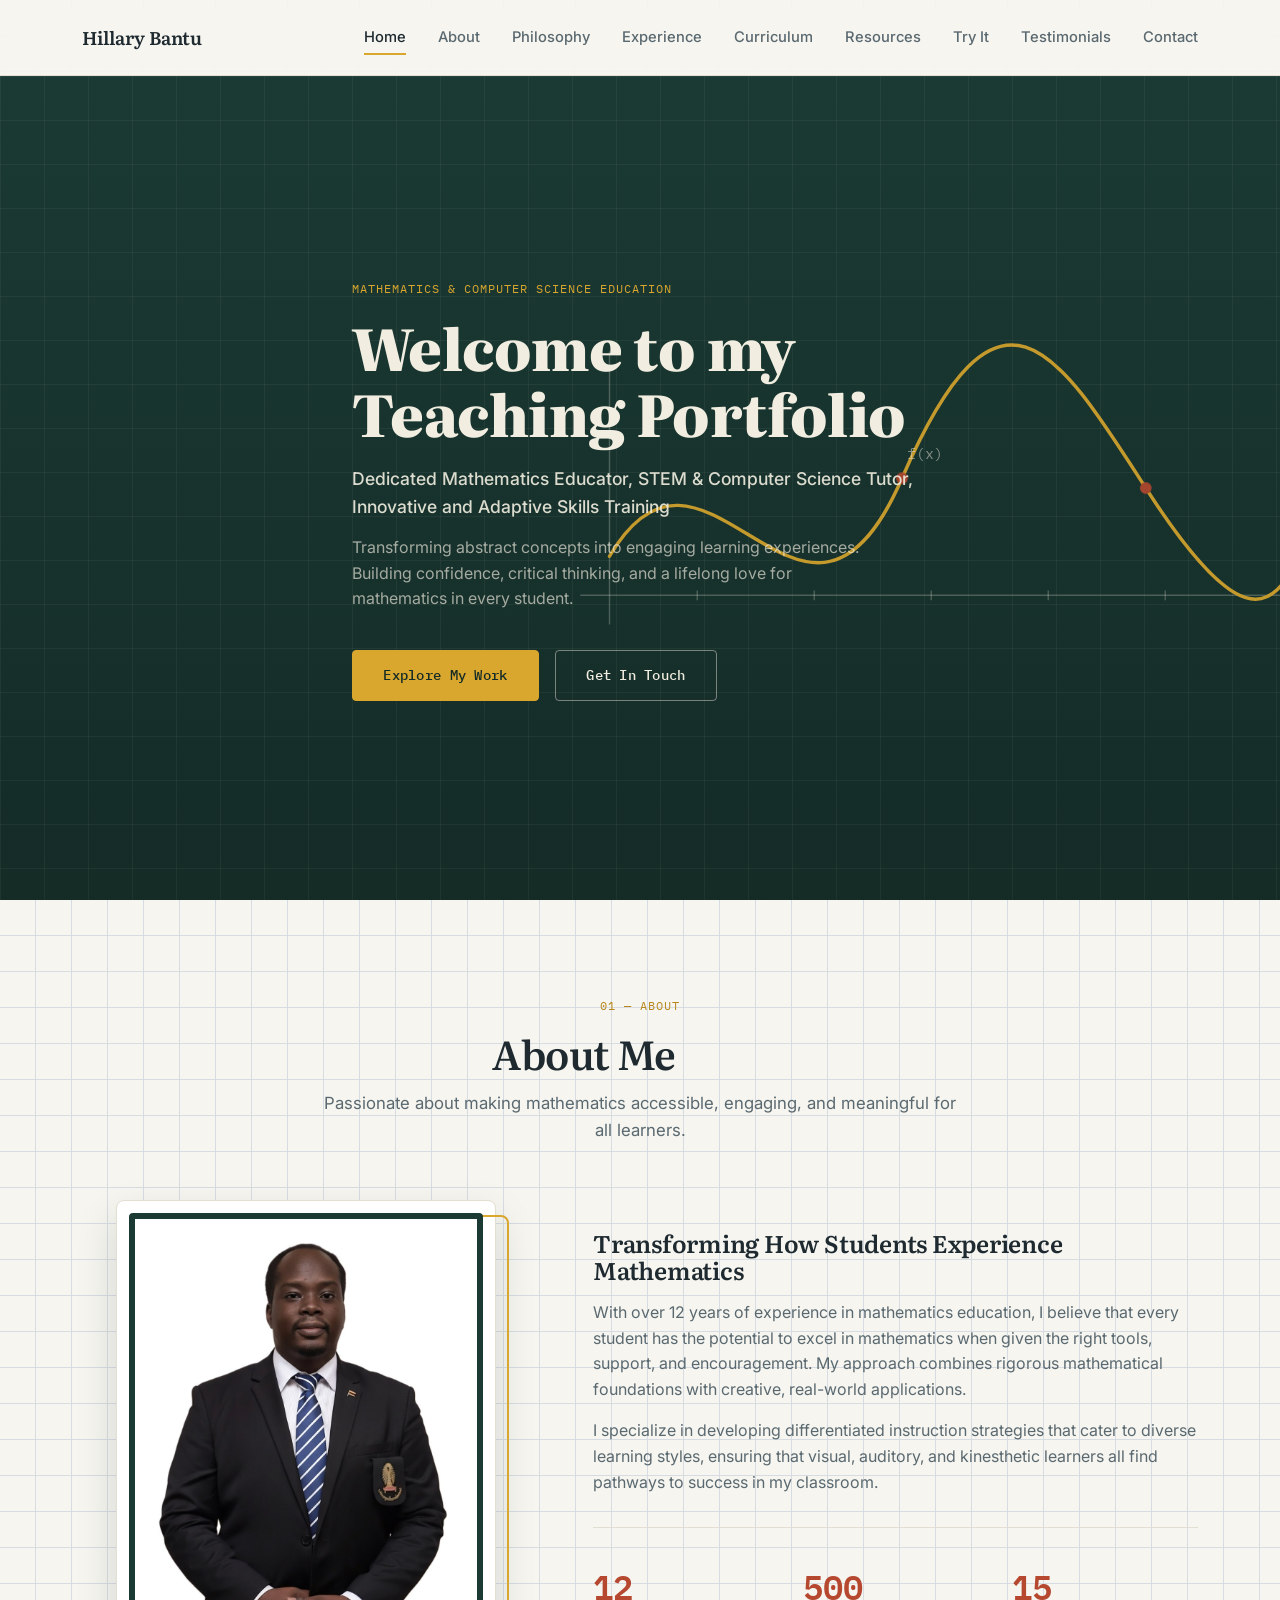
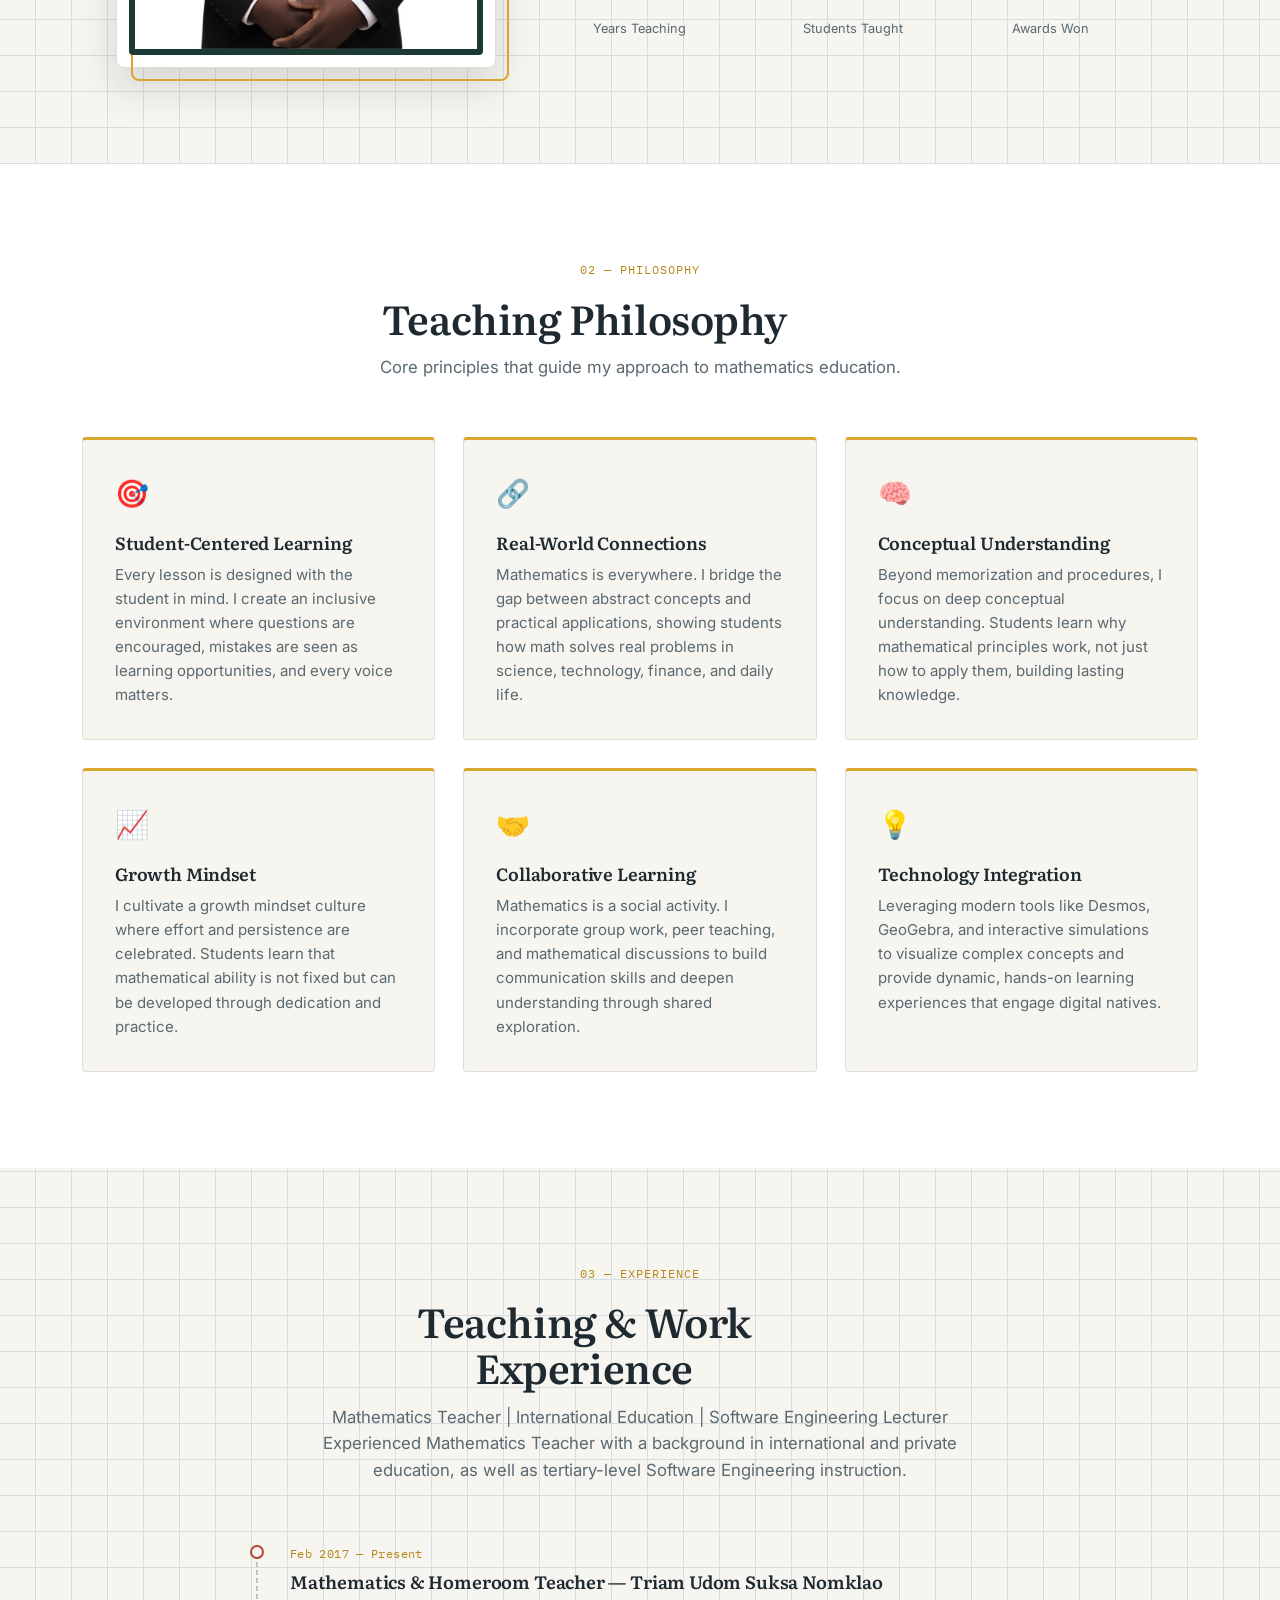
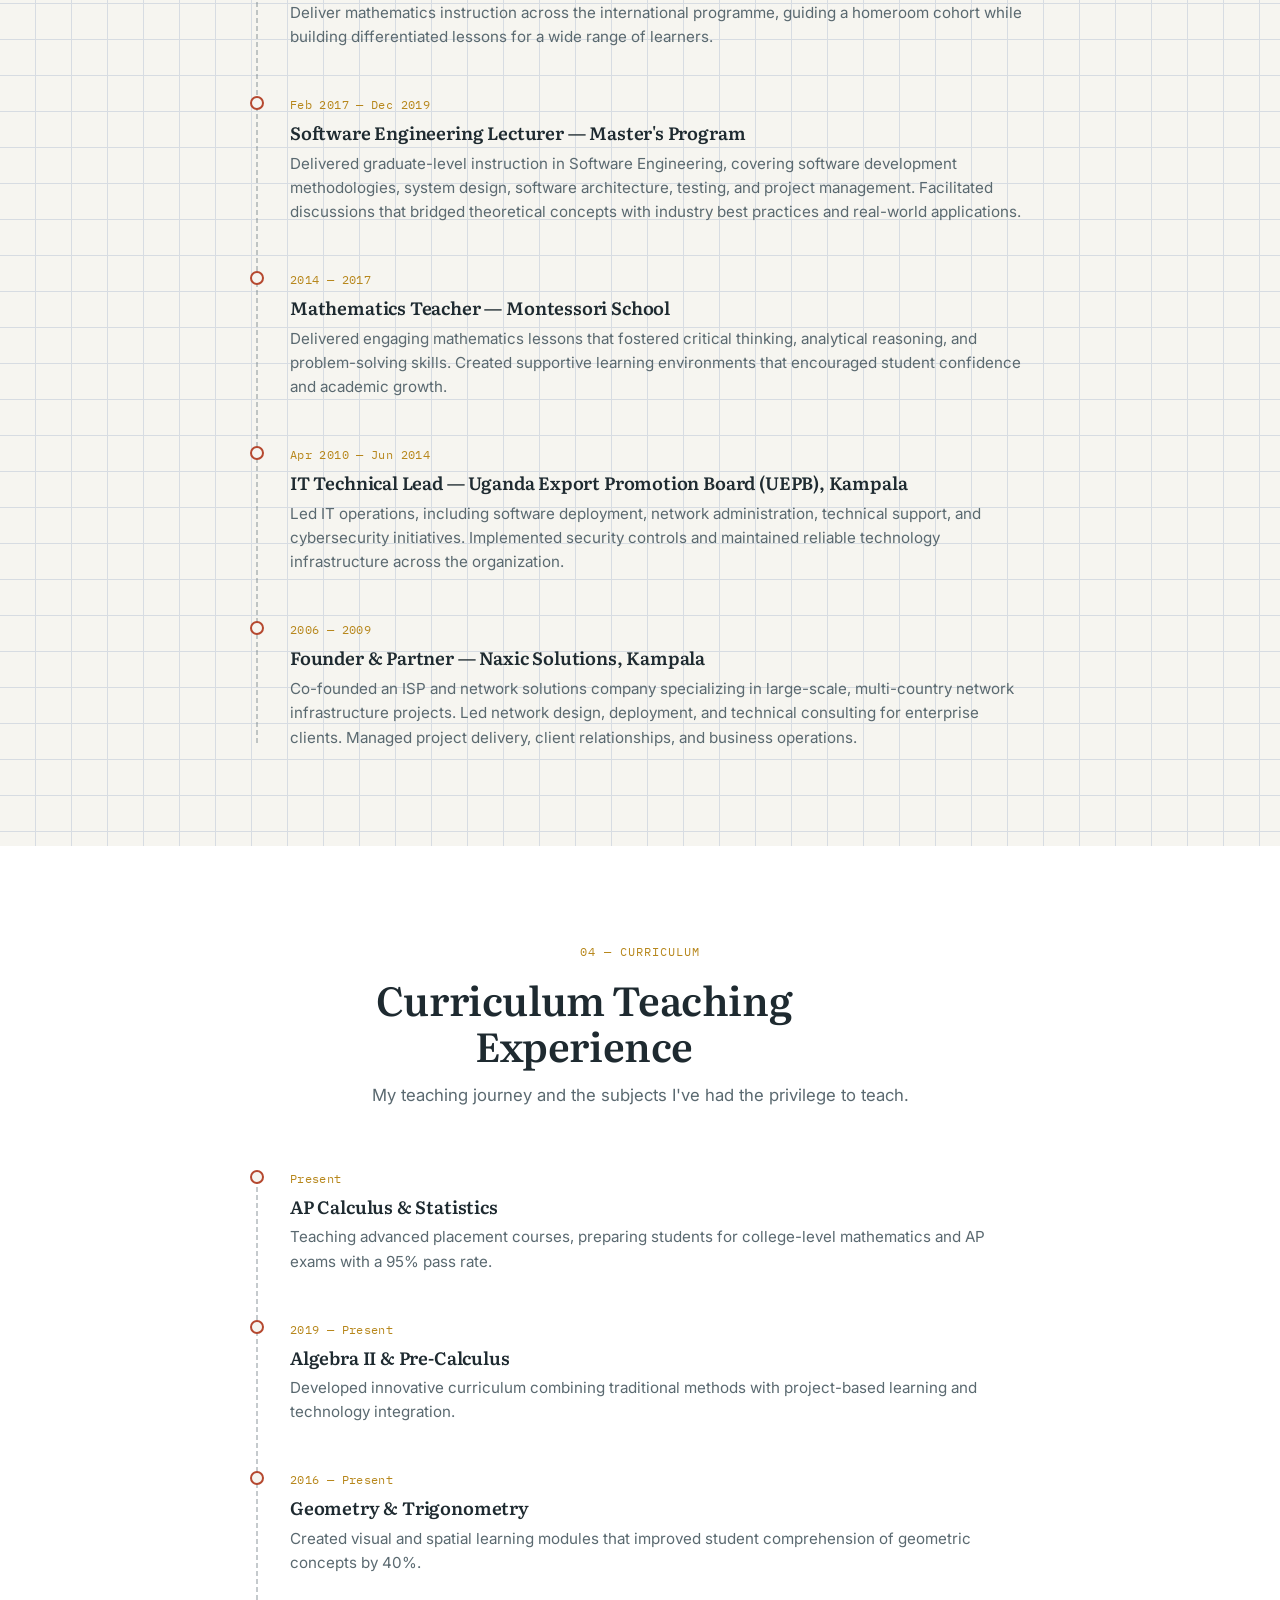
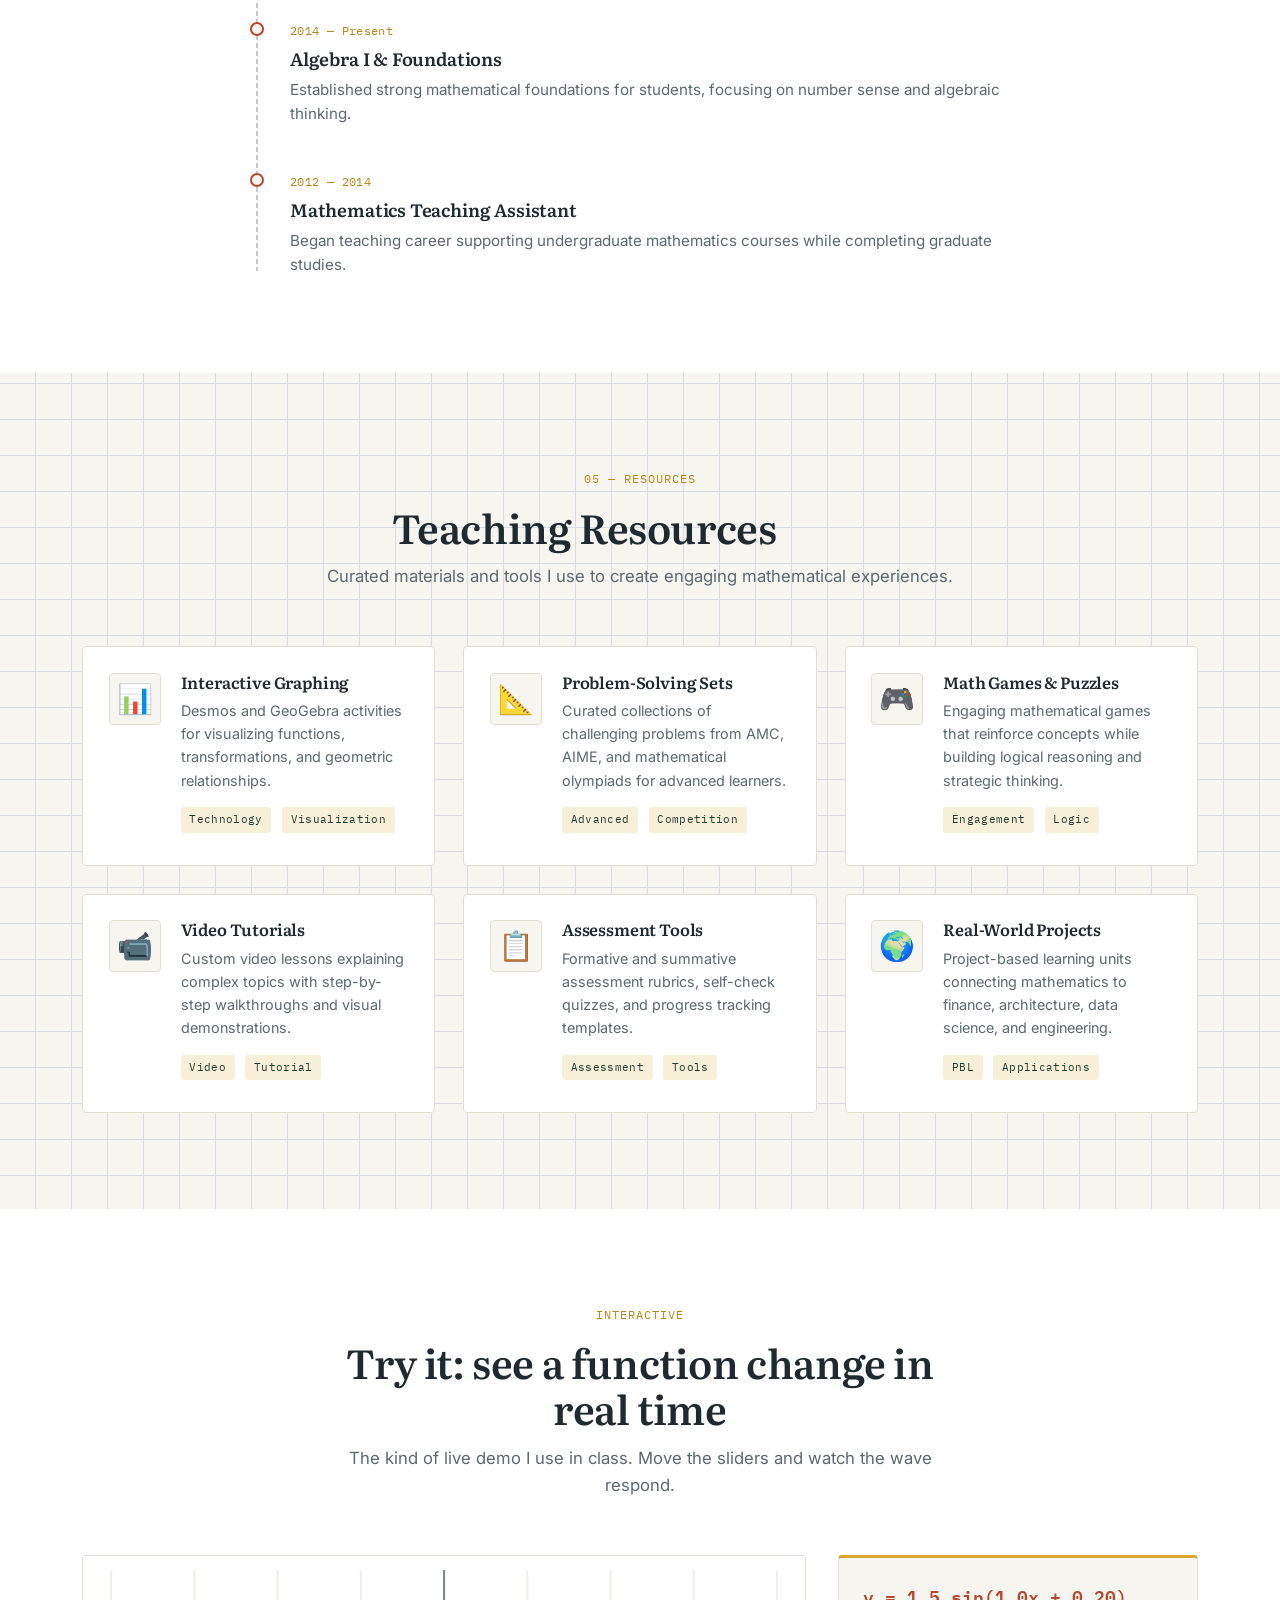
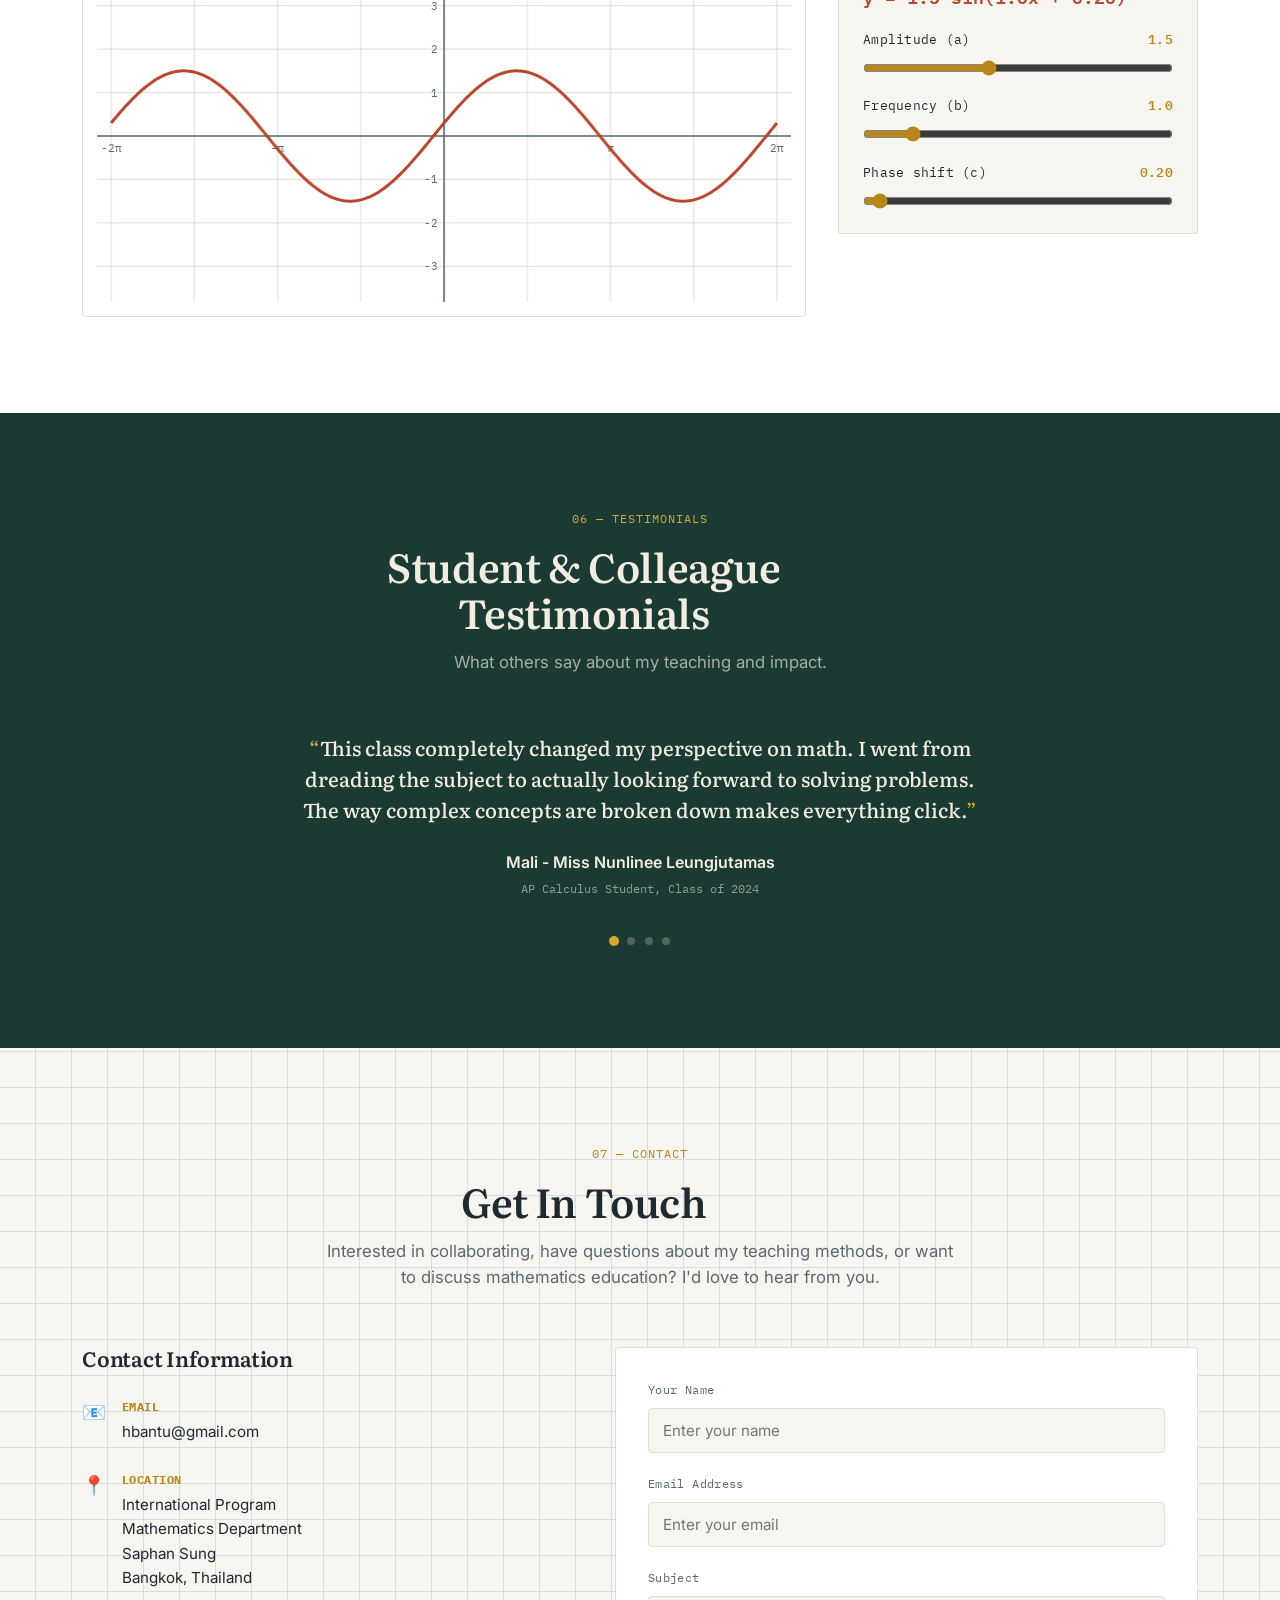
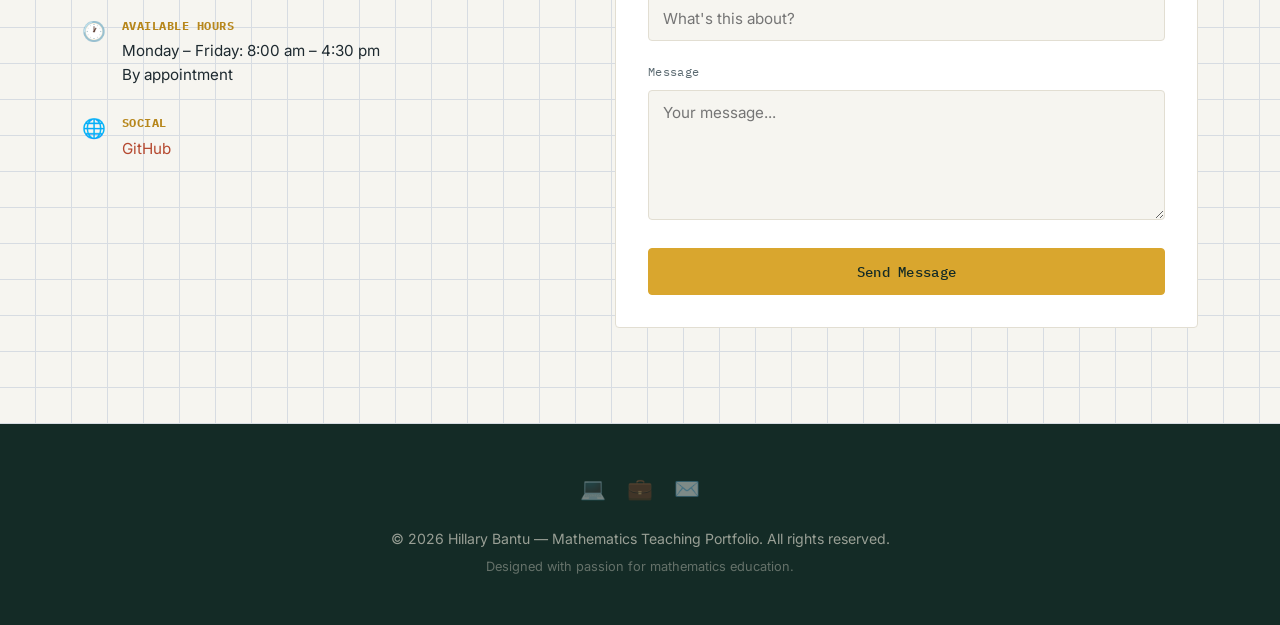
==== commit 0c7cfb45: "Refresh teaching portfolio design and content Revamp the portfolio’s visual design and profile conte" ====
--- a/index.backup.html
+++ b/index.backup.html
@@ -3,15 +3,16 @@
 <head>
     <meta charset="UTF-8">
     <meta name="viewport" content="width=device-width, initial-scale=1.0">
-    <title>Mr.Hillary Bantu Teaching Profile</title>
+    <title>Mr. Hillary Bantu — Teaching Profile</title>
     <meta name="description" content="Professional mathematics teaching portfolio showcasing curriculum, resources, and educational philosophy.">
 
     <!-- CSS -->
     <link rel="stylesheet" href="css/style.css">
 
-    <!-- Google Fonts -->
+    <!-- Google Fonts: Literata (display), Inter (body), IBM Plex Mono (data / labels) -->
     <link rel="preconnect" href="https://fonts.googleapis.com">
-    <link href="https://fonts.googleapis.com/css2?family=Playfair+Display:wght@700&family=Inter:wght@400;500;600;700&display=swap" rel="stylesheet">
+    <link rel="preconnect" href="https://fonts.gstatic.com" crossorigin>
+    <link href="https://fonts.googleapis.com/css2?family=Literata:opsz,wght@7..72,500;7..72,600;7..72,700&family=Inter:wght@400;500;600;700&family=IBM+Plex+Mono:wght@400;500;600&display=swap" rel="stylesheet">
 
     <!-- Favicon -->
     <link rel="icon" href="data:image/svg+xml,<svg xmlns='http://www.w3.org/2000/svg' viewBox='0 0 100 100'><text y='.9em' font-size='90'>📐</text></svg>">
@@ -21,26 +22,48 @@
     <!-- Navigation -->
     <nav class="navbar">
         <div class="nav-container">
-            <a href="#" class="logo"> Mr Hillary Bantu <span> (Tr. Lary) </span></a>
+            <a href="#home" class="logo">Hillary Bantu</a>
             <ul class="nav-links">
-                <li><a href="#home" class="active"> Home </a></li>
+                <li><a href="#home" class="active">Home</a></li>
                 <li><a href="#about">About</a></li>
                 <li><a href="#philosophy">Philosophy</a></li>
-				<li><a href="#experience">Experience</a></li>
+                <li><a href="#experience">Experience</a></li>
                 <li><a href="#curriculum">Curriculum</a></li>
                 <li><a href="#resources">Resources</a></li>
+				<li><a href="#tryit">Try It</a></li>
                 <li><a href="#testimonials">Testimonials</a></li>
                 <li><a href="#contact">Contact</a></li>
             </ul>
-            <button class="mobile-menu-btn" aria-label="Toggle menu">☰</button>
+            <button class="mobile-menu-btn" aria-label="Toggle menu" aria-expanded="false">☰</button>
         </div>
     </nav>
 
     <!-- Hero Section -->
     <section id="home" class="hero">
+        <div class="hero-grid-overlay" aria-hidden="true"></div>
+
+        <svg class="hero-plot" viewBox="0 0 800 320" preserveAspectRatio="xMidYMid meet" aria-hidden="true">
+            <line class="axis-line" x1="30" y1="270" x2="770" y2="270"></line>
+            <line class="axis-line" x1="60" y1="300" x2="60" y2="20"></line>
+            <g class="tick-marks">
+                <line x1="150" y1="265" x2="150" y2="275"></line>
+                <line x1="270" y1="265" x2="270" y2="275"></line>
+                <line x1="390" y1="265" x2="390" y2="275"></line>
+                <line x1="510" y1="265" x2="510" y2="275"></line>
+                <line x1="630" y1="265" x2="630" y2="275"></line>
+                <line x1="750" y1="265" x2="750" y2="275"></line>
+            </g>
+            <path class="plot-curve" pathLength="1000"
+                d="M 60 230 C 160 60, 260 380, 360 150 S 520 20, 610 160 S 740 300, 770 220"></path>
+            <circle class="plot-point" cx="360" cy="150" r="6"></circle>
+            <circle class="plot-point" cx="610" cy="160" r="6"></circle>
+            <text class="plot-label" x="365" y="130">f(x)</text>
+        </svg>
+
         <div class="hero-content">
-            <h1> Welcome to my Teaching Portfolio</h1>
-            <p class="subtitle">Dedicated Mathematics Educator, STEM and Computer Science Tutor, Innovative and Adaptive Skills Training</p>
+            <p class="eyebrow">Mathematics &amp; Computer Science Education</p>
+            <h1>Welcome to my Teaching Portfolio</h1>
+            <p class="subtitle">Dedicated Mathematics Educator, STEM &amp; Computer Science Tutor, Innovative and Adaptive Skills Training</p>
             <p class="tagline">Transforming abstract concepts into engaging learning experiences. Building confidence, critical thinking, and a lifelong love for mathematics in every student.</p>
             <div class="hero-buttons">
                 <a href="#about" class="btn btn-primary">Explore My Work</a>
@@ -53,17 +76,21 @@
     <section id="about" class="about">
         <div class="container">
             <div class="section-header fade-in">
+                <p class="eyebrow">01 — About</p>
                 <h2>About Me</h2>
                 <p>Passionate about making mathematics accessible, engaging, and meaningful for all learners.</p>
             </div>
 
             <div class="about-grid">
                 <div class="about-image fade-in">
-                    <div class="img-placeholder">👨‍🏫</div>
+                    <div class="img-placeholder">
+                         <img src="img/img1.JPEG" alt="Mr. Hillary Bantu" loading="lazy" decoding="async" >
+						
+                    </div>
                 </div>
                 <div class="about-content fade-in">
                     <h3>Transforming How Students Experience Mathematics</h3>
-                    <p>With over 6 years of experience in mathematics education, I believe that every student has the potential to excel in mathematics when given the right tools, support, and encouragement. My approach combines rigorous mathematical foundations with creative, real-world applications.</p>
+                    <p>With over 12 years of experience in mathematics education, I believe that every student has the potential to excel in mathematics when given the right tools, support, and encouragement. My approach combines rigorous mathematical foundations with creative, real-world applications.</p>
                     <p>I specialize in developing differentiated instruction strategies that cater to diverse learning styles, ensuring that visual, auditory, and kinesthetic learners all find pathways to success in my classroom.</p>
 
                     <div class="stats">
@@ -89,6 +116,7 @@
     <section id="philosophy" class="philosophy">
         <div class="container">
             <div class="section-header fade-in">
+                <p class="eyebrow">02 — Philosophy</p>
                 <h2>Teaching Philosophy</h2>
                 <p>Core principles that guide my approach to mathematics education.</p>
             </div>
@@ -132,38 +160,41 @@
             </div>
         </div>
     </section>
-	
-<!-- Experience Section -->
+
+    <!-- Experience Section -->
     <section id="experience" class="curriculum">
         <div class="container">
             <div class="section-header fade-in">
-                <h2>Teaching and Work Experience</h2>
-                <p>Mathematics Teacher | International Education | Software Engineering Lecturer.</p>
-				<p>Experienced Mathematics Teacher with a background in international and private education, as well as tertiary-level Software Engineering instruction.</p>
+                <p class="eyebrow">03 — Experience</p>
+                <h2>Teaching &amp; Work Experience</h2>
+                <p>Mathematics Teacher | International Education | Software Engineering Lecturer</p>
+                <p>Experienced Mathematics Teacher with a background in international and private education, as well as tertiary-level Software Engineering instruction.</p>
+            </div>
+
             <div class="timeline">
-			<div class="timeline-item fade-in">
-                    <div class="timeline-dot"></div>
-                    <div class="timeline-content">
-                        <span class="year">Feb 2017 - </span>
-                        <h3>Mathematics and Homeroom Teacher| Triam Udom Suksa Nomklao</h3>
+                <div class="timeline-item fade-in">
+                    <div class="timeline-dot"></div>
+                    <div class="timeline-content">
+                        <span class="year">Feb 2017 — Present</span>
+                        <h3>Mathematics &amp; Homeroom Teacher — Triam Udom Suksa Nomklao</h3>
+                        <p>Deliver mathematics instruction across the international programme, guiding a homeroom cohort while building differentiated lessons for a wide range of learners.</p>
+                    </div>
+                </div>
+
+                <div class="timeline-item fade-in">
+                    <div class="timeline-dot"></div>
+                    <div class="timeline-content">
+                        <span class="year">Feb 2017 — Dec 2019</span>
+                        <h3>Software Engineering Lecturer — Master's Program</h3>
                         <p>Delivered graduate-level instruction in Software Engineering, covering software development methodologies, system design, software architecture, testing, and project management. Facilitated discussions that bridged theoretical concepts with industry best practices and real-world applications.</p>
                     </div>
                 </div>
-				
-                <div class="timeline-item fade-in">
-                    <div class="timeline-dot"></div>
-                    <div class="timeline-content">
-                        <span class="year">Feb 2017 - Dec 2019</span>
-                        <h3>Software Engineering Lecturer | Master's Program </h3>
-                        <p>Delivered graduate-level instruction in Software Engineering, covering software development methodologies, system design, software architecture, testing, and project management. Facilitated discussions that bridged theoretical concepts with industry best practices and real-world applications.</p>
-                    </div>
-                </div>
-
-                <div class="timeline-item fade-in">
-                    <div class="timeline-dot"></div>
-                    <div class="timeline-content">
-                        <span class="year">2014 - 2017</span>
-                        <h3>Mathematics Teacher | Montessori School </h3>
+
+                <div class="timeline-item fade-in">
+                    <div class="timeline-dot"></div>
+                    <div class="timeline-content">
+                        <span class="year">2014 — 2017</span>
+                        <h3>Mathematics Teacher — Montessori School</h3>
                         <p>Delivered engaging mathematics lessons that fostered critical thinking, analytical reasoning, and problem-solving skills. Created supportive learning environments that encouraged student confidence and academic growth.</p>
                     </div>
                 </div>
@@ -171,28 +202,29 @@
                 <div class="timeline-item fade-in">
                     <div class="timeline-dot"></div>
                     <div class="timeline-content">
-                        <span class="year">April 2010 – June 2014</span>
-                        <h3>IT Technical Lead | Uganda Export Promotion Board (UEPB) | Kampala</h3>
+                        <span class="year">Apr 2010 — Jun 2014</span>
+                        <h3>IT Technical Lead — Uganda Export Promotion Board (UEPB), Kampala</h3>
                         <p>Led IT operations, including software deployment, network administration, technical support, and cybersecurity initiatives. Implemented security controls and maintained reliable technology infrastructure across the organization.</p>
                     </div>
                 </div>
-				<div class="timeline-item fade-in">
-                    <div class="timeline-dot"></div>
-                    <div class="timeline-content">
-                        <span class="year">March 2010 – December 2009</span>
-                        <h3>Founder & Partner | Naxic Solutions | 2006 – 2009| Kampala</h3>
+
+                <div class="timeline-item fade-in">
+                    <div class="timeline-dot"></div>
+                    <div class="timeline-content">
+                        <span class="year">2006 — 2009</span>
+                        <h3>Founder &amp; Partner — Naxic Solutions, Kampala</h3>
                         <p>Co-founded an ISP and network solutions company specializing in large-scale, multi-country network infrastructure projects. Led network design, deployment, and technical consulting for enterprise clients. Managed project delivery, client relationships, and business operations.</p>
                     </div>
                 </div>
-
-            </div>
-        </div>
-    </section>
-	
+            </div>
+        </div>
+    </section>
+
     <!-- Curriculum Section -->
-    <section id="curriculum" class="curriculum">
-        <div class="container">
-            <div class="section-header fade-in">
+    <section id="curriculum" class="curriculum curriculum-alt">
+        <div class="container">
+            <div class="section-header fade-in">
+                <p class="eyebrow">04 — Curriculum</p>
                 <h2>Curriculum Teaching Experience</h2>
                 <p>My teaching journey and the subjects I've had the privilege to teach.</p>
             </div>
@@ -202,7 +234,7 @@
                     <div class="timeline-dot"></div>
                     <div class="timeline-content">
                         <span class="year">Present</span>
-                        <h3>AP Calculus & Statistics</h3>
+                        <h3>AP Calculus &amp; Statistics</h3>
                         <p>Teaching advanced placement courses, preparing students for college-level mathematics and AP exams with a 95% pass rate.</p>
                     </div>
                 </div>
@@ -210,8 +242,8 @@
                 <div class="timeline-item fade-in">
                     <div class="timeline-dot"></div>
                     <div class="timeline-content">
-                        <span class="year">2019 - Present</span>
-                        <h3>Algebra II & Pre-Calculus</h3>
+                        <span class="year">2019 — Present</span>
+                        <h3>Algebra II &amp; Pre-Calculus</h3>
                         <p>Developed innovative curriculum combining traditional methods with project-based learning and technology integration.</p>
                     </div>
                 </div>
@@ -219,8 +251,8 @@
                 <div class="timeline-item fade-in">
                     <div class="timeline-dot"></div>
                     <div class="timeline-content">
-                        <span class="year">2016 - Present</span>
-                        <h3>Geometry & Trigonometry</h3>
+                        <span class="year">2016 — Present</span>
+                        <h3>Geometry &amp; Trigonometry</h3>
                         <p>Created visual and spatial learning modules that improved student comprehension of geometric concepts by 40%.</p>
                     </div>
                 </div>
@@ -228,8 +260,8 @@
                 <div class="timeline-item fade-in">
                     <div class="timeline-dot"></div>
                     <div class="timeline-content">
-                        <span class="year">2014 - Present</span>
-                        <h3>Algebra I & Foundations</h3>
+                        <span class="year">2014 — Present</span>
+                        <h3>Algebra I &amp; Foundations</h3>
                         <p>Established strong mathematical foundations for students, focusing on number sense and algebraic thinking.</p>
                     </div>
                 </div>
@@ -237,7 +269,7 @@
                 <div class="timeline-item fade-in">
                     <div class="timeline-dot"></div>
                     <div class="timeline-content">
-                        <span class="year">2012 - 2014</span>
+                        <span class="year">2012 — 2014</span>
                         <h3>Mathematics Teaching Assistant</h3>
                         <p>Began teaching career supporting undergraduate mathematics courses while completing graduate studies.</p>
                     </div>
@@ -250,6 +282,7 @@
     <section id="resources" class="resources">
         <div class="container">
             <div class="section-header fade-in">
+                <p class="eyebrow">05 — Resources</p>
                 <h2>Teaching Resources</h2>
                 <p>Curated materials and tools I use to create engaging mathematical experiences.</p>
             </div>
@@ -278,7 +311,7 @@
                 <div class="resource-card fade-in">
                     <div class="resource-img">🎮</div>
                     <div class="resource-info">
-                        <h3>Math Games & Puzzles</h3>
+                        <h3>Math Games &amp; Puzzles</h3>
                         <p>Engaging mathematical games that reinforce concepts while building logical reasoning and strategic thinking.</p>
                         <span class="resource-tag">Engagement</span>
                         <span class="resource-tag">Logic</span>
@@ -318,36 +351,70 @@
         </div>
     </section>
 
+    <!-- Interactive Functions Graph -->
+    <section id="tryit" class="tryit">
+        <div class="container">
+            <div class="section-header fade-in">
+                <p class="eyebrow">Interactive</p>
+                <h2>Try it: see a function change in real time</h2>
+                <p>The kind of live demo I use in class. Move the sliders and watch the wave respond.</p>
+            </div>
+
+            <div class="lab fade-in">
+                <canvas id="plot" width="720" height="360" role="img"
+                    aria-label="Graph of a sine wave that changes as the sliders move"></canvas>
+
+                <div class="controls">
+                    <p class="eq" id="eq" aria-live="polite">y = 1.5 sin(1.0x)</p>
+
+                    <div class="control">
+                        <label for="a">Amplitude (a) <output id="a-val" for="a">1.5</output></label>
+                        <input id="a" type="range" min="0.5" max="3" step="0.1" value="1.5">
+                    </div>
+                    <div class="control">
+                        <label for="b">Frequency (b) <output id="b-val" for="b">1.0</output></label>
+                        <input id="b" type="range" min="0.5" max="4" step="0.1" value="1">
+                    </div>
+                    <div class="control">
+                        <label for="c">Phase shift (c) <output id="c-val" for="c">0.00</output></label>
+                        <input id="c" type="range" min="0" max="6.25" step="0.05" value="0">
+                    </div>
+                </div>
+            </div>
+        </div>
+    </section>
+
     <!-- Testimonials Section -->
     <section id="testimonials" class="testimonials">
         <div class="container">
             <div class="section-header fade-in">
-                <h2>Student & Colleague Testimonials</h2>
+                <p class="eyebrow">06 — Testimonials</p>
+                <h2>Student &amp; Colleague Testimonials</h2>
                 <p>What others say about my teaching and impact.</p>
             </div>
 
             <div class="testimonials-slider">
                 <div class="testimonial active">
-                    <p class="testimonial-text">"This class completely changed my perspective on math. I went from dreading the subject to actually looking forward to solving problems. The way complex concepts are broken down makes everything click."</p>
-                    <div class="testimonial-author">Sarah M.</div>
+                    <p class="testimonial-text">This class completely changed my perspective on math. I went from dreading the subject to actually looking forward to solving problems. The way complex concepts are broken down makes everything click.</p>
+                    <div class="testimonial-author"> Mali - Miss Nunlinee Leungjutamas </div>
                     <div class="testimonial-role">AP Calculus Student, Class of 2024</div>
                 </div>
 
                 <div class="testimonial">
-                    <p class="testimonial-text">"An exceptional educator who truly understands how to reach every student. The differentiated instruction strategies implemented have significantly improved our department's overall performance metrics."</p>
-                    <div class="testimonial-author">Dr. James Wilson</div>
+                    <p class="testimonial-text">An exceptional educator who truly understands how to reach every student. The differentiated instruction strategies implemented have significantly improved our department's overall performance metrics.</p>
+                    <div class="testimonial-author">Ajarn Neng</div>
                     <div class="testimonial-role">Department Chair, Mathematics</div>
                 </div>
 
                 <div class="testimonial">
-                    <p class="testimonial-text">"I never thought I could understand calculus, but the visual explanations and patient guidance made it possible. I scored a 5 on my AP exam and I'm now majoring in engineering!"</p>
-                    <div class="testimonial-author">Michael T.</div>
-                    <div class="testimonial-role">Former Student, Currently at MIT</div>
+                    <p class="testimonial-text">I never thought I could understand calculus, but the visual explanations and patient guidance made it possible. I scored a 5 on my AP exam and I'm now majoring in engineering!</p>
+                    <div class="testimonial-author"> Sadhu -  </div>
+                    <div class="testimonial-role">Former Student, Currently at Chulalungorn university</div>
                 </div>
 
                 <div class="testimonial">
-                    <p class="testimonial-text">"The collaborative learning environment created in this classroom is remarkable. Students support each other and mathematical discussions happen naturally. A model for modern math education."</p>
-                    <div class="testimonial-author">Lisa Chen</div>
+                    <p class="testimonial-text">The collaborative learning environment created in this classroom is remarkable. Students support each other and mathematical discussions happen naturally. A model for modern math education.</p>
+                    <div class="testimonial-author">Tr. Jay</div>
                     <div class="testimonial-role">Peer Teacher, Mathematics Department</div>
                 </div>
 
@@ -365,6 +432,7 @@
     <section id="contact" class="contact">
         <div class="container">
             <div class="section-header fade-in">
+                <p class="eyebrow">07 — Contact</p>
                 <h2>Get In Touch</h2>
                 <p>Interested in collaborating, have questions about my teaching methods, or want to discuss mathematics education? I'd love to hear from you.</p>
             </div>
@@ -385,7 +453,7 @@
                         <i>📍</i>
                         <div>
                             <strong>Location</strong>
-                            <p>International Program Mathematics Department<br>Triam Udom Suksa Nomklao School, Bangkok, Thailand</p>
+                            <p>International Program <br>Mathematics Department<br> Saphan Sung <br>Bangkok, Thailand</p>
                         </div>
                     </div>
 
@@ -393,7 +461,7 @@
                         <i>🕐</i>
                         <div>
                             <strong>Available Hours</strong>
-                            <p>Monday - Friday: 8:00 am - 4:30pm<br>By appointment</p>
+                            <p>Monday – Friday: 8:00 am – 4:30 pm<br>By appointment</p>
                         </div>
                     </div>
 
@@ -401,7 +469,7 @@
                         <i>🌐</i>
                         <div>
                             <strong>Social</strong>
-                            <p> <a href=https://github.com/larybantu>GitHub</a> </p>
+                            <p><a href="https://github.com/larybantu">GitHub</a></p>
                         </div>
                     </div>
                 </div>
@@ -437,13 +505,12 @@
     <footer>
         <div class="container">
             <div class="social-links">
+                <a href="https://github.com/larybantu" aria-label="GitHub">💻</a>
                 <a href="#" aria-label="LinkedIn">💼</a>
-                <a href="#" aria-label="Instagram">🐦</a>
-                <a href="#" aria-label="GitHub">💻</a>
-                <a href="#" aria-label="Email">✉️</a>
-            </div>
-            <p>&copy; <span class="current-year">2024</span> Mathematics Teaching Portfolio. All rights reserved.</p>
-            <p style="margin-top: 0.5rem; font-size: 0.9rem; opacity: 0.6;">Designed with passion for mathematics education.</p>
+                <a href="mailto:hbantu@gmail.com" aria-label="Email">✉️</a>
+            </div>
+            <p>&copy; <span class="current-year">2024</span> Hillary Bantu — Mathematics Teaching Portfolio. All rights reserved.</p>
+            <p class="footer-note">Designed with passion for mathematics education.</p>
         </div>
     </footer>
 
@@ -451,6 +518,146 @@
     <button class="back-to-top" aria-label="Back to top">↑</button>
 
     <!-- JavaScript -->
+    <!-- Interactive graph -->
+    <script>
+    (function () {
+        const canvas = document.getElementById('plot');
+        if (!canvas) return;
+
+        const ctx = canvas.getContext('2d');
+        const W = 720, H = 360;
+        const dpr = Math.min(window.devicePixelRatio || 1, 3);
+        canvas.width = W * dpr;
+        canvas.height = H * dpr;
+        ctx.setTransform(dpr, 0, 0, dpr, 0, 0);
+
+        const $ = (id) => document.getElementById(id);
+        const sliders = { a: $('a'), b: $('b'), c: $('c') };
+        const outputs = { a: $('a-val'), b: $('b-val'), c: $('c-val') };
+        const eq = $('eq');
+
+        const css = getComputedStyle(document.documentElement);
+        const token = (name, fallback) => css.getPropertyValue(name).trim() || fallback;
+        const colors = {
+            bg:    token('--card-bg', '#ffffff'),
+            grid:  token('--border', '#e2ded2'),
+            axis:  token('--ink-soft', '#5a6970'),
+            curve: token('--brick', '#b5482f'),
+            font:  token('--font-mono', 'monospace')
+        };
+
+        const X_MIN = -2 * Math.PI, X_MAX = 2 * Math.PI;
+        const Y_MAX = 3.5;
+        const pad = 28;
+        const sx = (x) => pad + ((x - X_MIN) / (X_MAX - X_MIN)) * (W - 2 * pad);
+        const sy = (y) => H / 2 - (y / Y_MAX) * (H / 2 - pad);
+
+        function draw() {
+            const a = +sliders.a.value, b = +sliders.b.value, c = +sliders.c.value;
+
+            ctx.clearRect(0, 0, W, H);
+            ctx.fillStyle = colors.bg;
+            ctx.fillRect(0, 0, W, H);
+
+            // grid
+            ctx.lineWidth = 1;
+            ctx.strokeStyle = colors.grid;
+            ctx.beginPath();
+            for (let k = -2; k <= 2; k += 0.5) {
+                const x = sx(k * Math.PI);
+                ctx.moveTo(x, pad / 2); ctx.lineTo(x, H - pad / 2);
+            }
+            for (let y = -3; y <= 3; y++) {
+                ctx.moveTo(pad / 2, sy(y)); ctx.lineTo(W - pad / 2, sy(y));
+            }
+            ctx.stroke();
+
+            // axes
+            ctx.strokeStyle = colors.axis;
+            ctx.lineWidth = 1.5;
+            ctx.beginPath();
+            ctx.moveTo(pad / 2, sy(0)); ctx.lineTo(W - pad / 2, sy(0));
+            ctx.moveTo(sx(0), pad / 2); ctx.lineTo(sx(0), H - pad / 2);
+            ctx.stroke();
+
+            // labels
+            ctx.fillStyle = colors.axis;
+            ctx.font = '11px ' + colors.font;
+            ctx.textAlign = 'center';
+            const marks = { '-2π': -2, '-π': -1, 'π': 1, '2π': 2 };
+            for (const [label, k] of Object.entries(marks)) {
+                ctx.fillText(label, sx(k * Math.PI), sy(0) + 16);
+            }
+            ctx.textAlign = 'right';
+            [-3, -2, -1, 1, 2, 3].forEach((y) => ctx.fillText(String(y), sx(0) - 6, sy(y) + 4));
+
+            // curve
+            ctx.strokeStyle = colors.curve;
+            ctx.lineWidth = 3;
+            ctx.lineJoin = 'round';
+            ctx.beginPath();
+            const steps = 400;
+            for (let i = 0; i <= steps; i++) {
+                const x = X_MIN + (i / steps) * (X_MAX - X_MIN);
+                const y = a * Math.sin(b * x + c);
+                i === 0 ? ctx.moveTo(sx(x), sy(y)) : ctx.lineTo(sx(x), sy(y));
+            }
+            ctx.stroke();
+
+            // readouts
+            outputs.a.textContent = a.toFixed(1);
+            outputs.b.textContent = b.toFixed(1);
+            outputs.c.textContent = c.toFixed(2);
+            const phase = c === 0 ? '' : ' + ' + c.toFixed(2);
+            eq.textContent = 'y = ' + a.toFixed(1) + ' sin(' + b.toFixed(1) + 'x' + phase + ')';
+        }
+
+        Object.values(sliders).forEach((s) => s.addEventListener('input', draw));
+
+        // Auto-loop the phase shift from 0 up to 6.25, then wrap back to 0.
+        const SPEED = 1.5;               // radians per second
+        const LOOP_MIN = 0, LOOP_MAX = 6.25;
+        let rafId = null, last = 0, phase = +sliders.c.value;
+
+        function tick(t) {
+            const dt = last ? Math.min((t - last) / 1000, 0.1) : 0;
+            last = t;
+            phase += dt * SPEED;
+            if (phase > LOOP_MAX) phase = LOOP_MIN + (phase - LOOP_MIN) % (LOOP_MAX - LOOP_MIN);
+            sliders.c.value = phase;
+            draw();
+            rafId = requestAnimationFrame(tick);
+        }
+
+        function start() {
+            if (rafId !== null) return;
+            last = 0;
+            rafId = requestAnimationFrame(tick);
+        }
+        function stop() {
+            cancelAnimationFrame(rafId);
+            rafId = null;
+        }
+
+        // Dragging the phase slider: the loop picks up from the new position
+        sliders.c.addEventListener('input', () => { phase = +sliders.c.value; });
+
+        // Run automatically, but only while the graph is on screen
+        // (and not at all for visitors who prefer reduced motion).
+        const reduceMotion = window.matchMedia('(prefers-reduced-motion: reduce)').matches;
+        if (!reduceMotion) {
+            if ('IntersectionObserver' in window) {
+                new IntersectionObserver((entries) => {
+                    entries[0].isIntersecting ? start() : stop();
+                }).observe(canvas);
+            } else {
+                start();
+            }
+        }
+
+        draw();
+    })();
+    </script>
     <script src="js/main.js"></script>
 </body>
 </html>
--- a/css/style.css
+++ b/css/style.css
@@ -50,7 +50,11 @@
   -webkit-font-smoothing: antialiased;
 }
 
-img { max-width: 100%; display: block; }
+img {
+	width: 100%;
+    height: auto;
+    max-width: 100%;
+	display: block; }
 
 a { color: inherit; text-decoration: none; }
 
@@ -90,7 +94,35 @@
   margin: 0 auto 3.5rem;
   text-align: center;
 }
-
+/* hero */
+.hero{padding:72px 0 0;background:linear-gradient(var(--line) 1px,transparent 1px) 0 0/48px 48px,linear-gradient(90deg,var(--line) 1px,transparent 1px) 0 0/48px 48px;background-color:var(--paper)}
+.hero h1{font-size:clamp(2.3rem,6vw,4.4rem);font-weight:800;max-width:15ch}
+.hero .lede{font-size:1.2rem;max-width:56ch;color:var(--muted);margin:22px 0 28px}
+.badge{display:inline-block;background:var(--signal);color:#12223a;font-weight:700;font-size:.92rem;padding:5px 12px;border-radius:99px;margin-bottom:20px}
+.cta{display:flex;gap:12px;flex-wrap:wrap}
+.plot{display:block;width:100%;height:auto;margin-top:28px}
+.plot .ax{stroke:var(--muted);stroke-width:1.5}
+.plot .curve{fill:none;stroke:var(--blue);stroke-width:4;stroke-linecap:round;stroke-dasharray:1;stroke-dashoffset:1;animation:draw 2.4s .2s ease forwards}
+.plot circle{fill:var(--signal);stroke:var(--ink);stroke-width:2}
+@keyframes draw{to{stroke-dashoffset:0}}
+
+
+/* sections */
+section{padding:84px 0}
+section+section{border-top:1px solid var(--line)}
+h2{font-size:clamp(1.7rem,3.6vw,2.5rem);margin-bottom:28px;max-width:22ch}
+.split{display:grid;grid-template-columns:260px 1fr;gap:48px;align-items:start}
+.photo{width:100%;aspect-ratio:4/5;object-fit:cover;border-radius:var(--r);background:var(--line);display:block}
+.prose p{max-width:62ch;margin:0 0 1em}
+.rows{border-top:1px solid var(--line)}
+.row{display:grid;grid-template-columns:240px 1fr;gap:32px;padding:26px 0;border-bottom:1px solid var(--line)}
+.row h3{font-size:1.2rem}
+.row p{margin:0;max-width:62ch}
+.row .when{color:var(--muted);font-size:.95rem;margin-top:6px}
+.row .org{display:block;color:var(--muted);font-size:.97rem;margin-top:4px}
+.tools{display:grid;grid-template-columns:repeat(2,1fr);gap:0 48px}
+.tools .row{grid-template-columns:1fr;gap:6px}
+.note{color:var(--ink-soft);margin-top:24px;max-width:62ch}
 .section-header h2 { margin-bottom: 0.85rem; }
 .section-header .eyebrow { display: block; }
 .section-header > p:not(.eyebrow) { font-size: 1.05rem; }
@@ -341,13 +373,40 @@
 }
 
 .img-placeholder {
-  aspect-ratio: 1;
+  position: relative;
+  width: 100%;
+  max-width: 380px;
+  margin: 0 auto;
+  padding: 12px;
   background-color: var(--card-bg);
   border: 1px solid var(--border);
-  border-radius: var(--radius);
-  display: flex;
-  align-items: center;
-  justify-content: center;
+  border-radius: 8px;
+  box-shadow: 0 18px 40px rgba(20, 43, 38, 0.15);
+  isolation: isolate;
+}
+
+/* Offset gold frame behind the photo */
+.img-placeholder::before {
+  content: "";
+  position: absolute;
+  inset: 0;
+  transform: translate(14px, 14px);
+  border: 2px solid var(--gold);
+  border-radius: 8px;
+  z-index: -1;
+}
+
+/* Chalkboard-green mat around the portrait */
+.img-placeholder img {
+  display: block;
+  width: 100%;
+  height: auto;
+  aspect-ratio: 4 / 5;
+  object-fit: cover;
+  object-position: center top;
+  border-radius: 4px;
+  border: 6px solid var(--chalkboard);
+  background: #fff;
 }
 
 .compass-icon { width: 55%; }
@@ -702,7 +761,8 @@
    ========================================================================== */
 @media (max-width: 900px) {
   .about-grid { grid-template-columns: 1fr; gap: 2.5rem; }
-  .img-placeholder { max-width: 280px; margin: 0 auto; }
+  .about-image { padding-right: 14px; padding-bottom: 14px; }
+  .img-placeholder { max-width: 300px; }
   .contact-grid { grid-template-columns: 1fr; }
   .hero-plot { opacity: 0.35; width: 90vw; right: 5%; }
 }
@@ -741,3 +801,105 @@
   .timeline { padding-left: 1.8rem; }
   .timeline-dot { left: -1.8rem; }
 }
+
+/* ---- animation and interaction ---- */
+.hero{position:relative;overflow:hidden}
+.hero .wrap{position:relative}
+.floaters span{position:absolute;font:800 clamp(2rem,5vw,4rem) "Bricolage Grotesque",sans-serif;color:var(--blue);opacity:.13;animation:float 9s ease-in-out infinite}
+@keyframes float{50%{transform:translateY(-22px) rotate(6deg)}}
+.typed-line{margin:0 0 18px;color:var(--muted)}
+#typed{color:var(--ink)}
+#typed::after{content:"";display:inline-block;width:2px;height:1em;background:var(--blue);margin-left:3px;vertical-align:-2px;animation:blink 1s steps(2) infinite}
+@keyframes blink{50%{opacity:0}}
+.reveal{opacity:0;transform:translateY(18px);transition:opacity .6s ease,transform .6s ease;transition-delay:var(--d,0s)}
+.reveal.in{opacity:1;transform:none}
+.photo{transition:transform .4s ease,box-shadow .4s ease}
+.photo:hover{transform:rotate(-1.5deg) scale(1.03);box-shadow:0 14px 30px rgba(0,0,0,.18)}
+.counters{display:flex;gap:36px;flex-wrap:wrap;margin-top:32px;padding-top:24px;border-top:1px solid var(--line)}
+.counters b{display:block;font:800 2.4rem "Bricolage Grotesque",sans-serif;color:var(--blue)}
+.counters span{color:var(--muted);font-size:.95rem}
+/* ---- Interactive graph ("Try it") ---- */
+.tryit { background-color: var(--card-bg); }
+.tryit .section-header h2 { max-width: none; }
+
+.lab {
+  display: grid;
+  grid-template-columns: minmax(0, 1fr) 360px;
+  gap: 2rem;
+  align-items: start;
+}
+#plot {
+  display: block;
+  width: 100%;
+  height: auto;
+  aspect-ratio: 2 / 1;
+  background: var(--card-bg);
+  border: 1px solid var(--border);
+  border-radius: var(--radius);
+}
+.controls {
+  display: grid;
+  gap: 1.2rem;
+  padding: 1.5rem;
+  background: var(--paper);
+  border: 1px solid var(--border);
+  border-top: 3px solid var(--gold);
+  border-radius: var(--radius);
+}
+.eq {
+  font-family: var(--font-mono);
+  font-size: 1.1rem;
+  font-weight: 600;
+  color: var(--brick);
+  margin: 0;
+  white-space: nowrap;   /* keep the equation on a single line */
+}
+.control label {
+  display: flex;
+  justify-content: space-between;
+  align-items: baseline;
+  gap: 0.5rem;
+  font-family: var(--font-mono);
+  font-size: 0.8rem;
+  letter-spacing: 0.02em;
+  color: var(--ink);
+}
+.control output { color: var(--gold-dark); font-weight: 600; }
+.control input[type=range] {
+  display: block;
+  width: 100%;
+  margin-top: 0.6rem;
+  padding: 0;
+  accent-color: var(--gold-dark);
+  cursor: pointer;
+  touch-action: pan-y;
+}
+.control input[type=range]:focus-visible { outline: 2px solid var(--gold); outline-offset: 4px; }
+
+.btn-ghost {
+  background-color: transparent;
+  color: var(--ink);
+  border-color: var(--ink);
+}
+.btn-ghost:hover { background-color: rgba(30, 42, 48, 0.06); }
+.btn-ghost[aria-pressed="true"] {
+  background-color: var(--gold);
+  border-color: var(--gold);
+  color: var(--chalkboard-dark);
+}
+
+.gallery{display:grid;grid-template-columns:repeat(3,1fr);gap:20px}
+figure{margin:0;position:relative;aspect-ratio:4/3;border-radius:var(--r);overflow:hidden;background:linear-gradient(135deg,var(--blue),var(--ink));cursor:zoom-in}
+figure::before{content:attr(data-sym);position:absolute;inset:0;display:grid;place-items:center;font-size:4.5rem;opacity:.35}
+figure img{position:absolute;inset:0;width:100%;height:100%;object-fit:cover;transition:transform .6s ease}
+figure:hover img{transform:scale(1.07)}
+figcaption{position:absolute;left:0;right:0;bottom:0;padding:26px 14px 12px;color:#fff;font-size:.95rem;background:linear-gradient(transparent,rgba(0,0,0,.75));transform:translateY(100%);transition:transform .3s ease}
+figure:hover figcaption,figure:focus-visible figcaption{transform:none}
+@media (hover:none){figcaption{transform:none}}
+dialog#lb{border:0;border-radius:var(--r);padding:0;max-width:min(92vw,900px);background:var(--surface);color:var(--ink)}
+dialog#lb::backdrop{background:rgba(0,0,0,.75)}
+dialog#lb img{display:block;width:100%;max-height:80vh;object-fit:contain}
+dialog#lb p{margin:0;padding:12px 16px}
+@media (max-width:820px){.lab,.gallery{grid-template-columns:1fr}}
+@media (max-width:400px){.eq{font-size:.95rem}}
+@media (prefers-reduced-motion:reduce){.floaters span,#typed::after{animation:none}.reveal{opacity:1;transform:none;transition:none}.photo,figure img{transition:none}}
